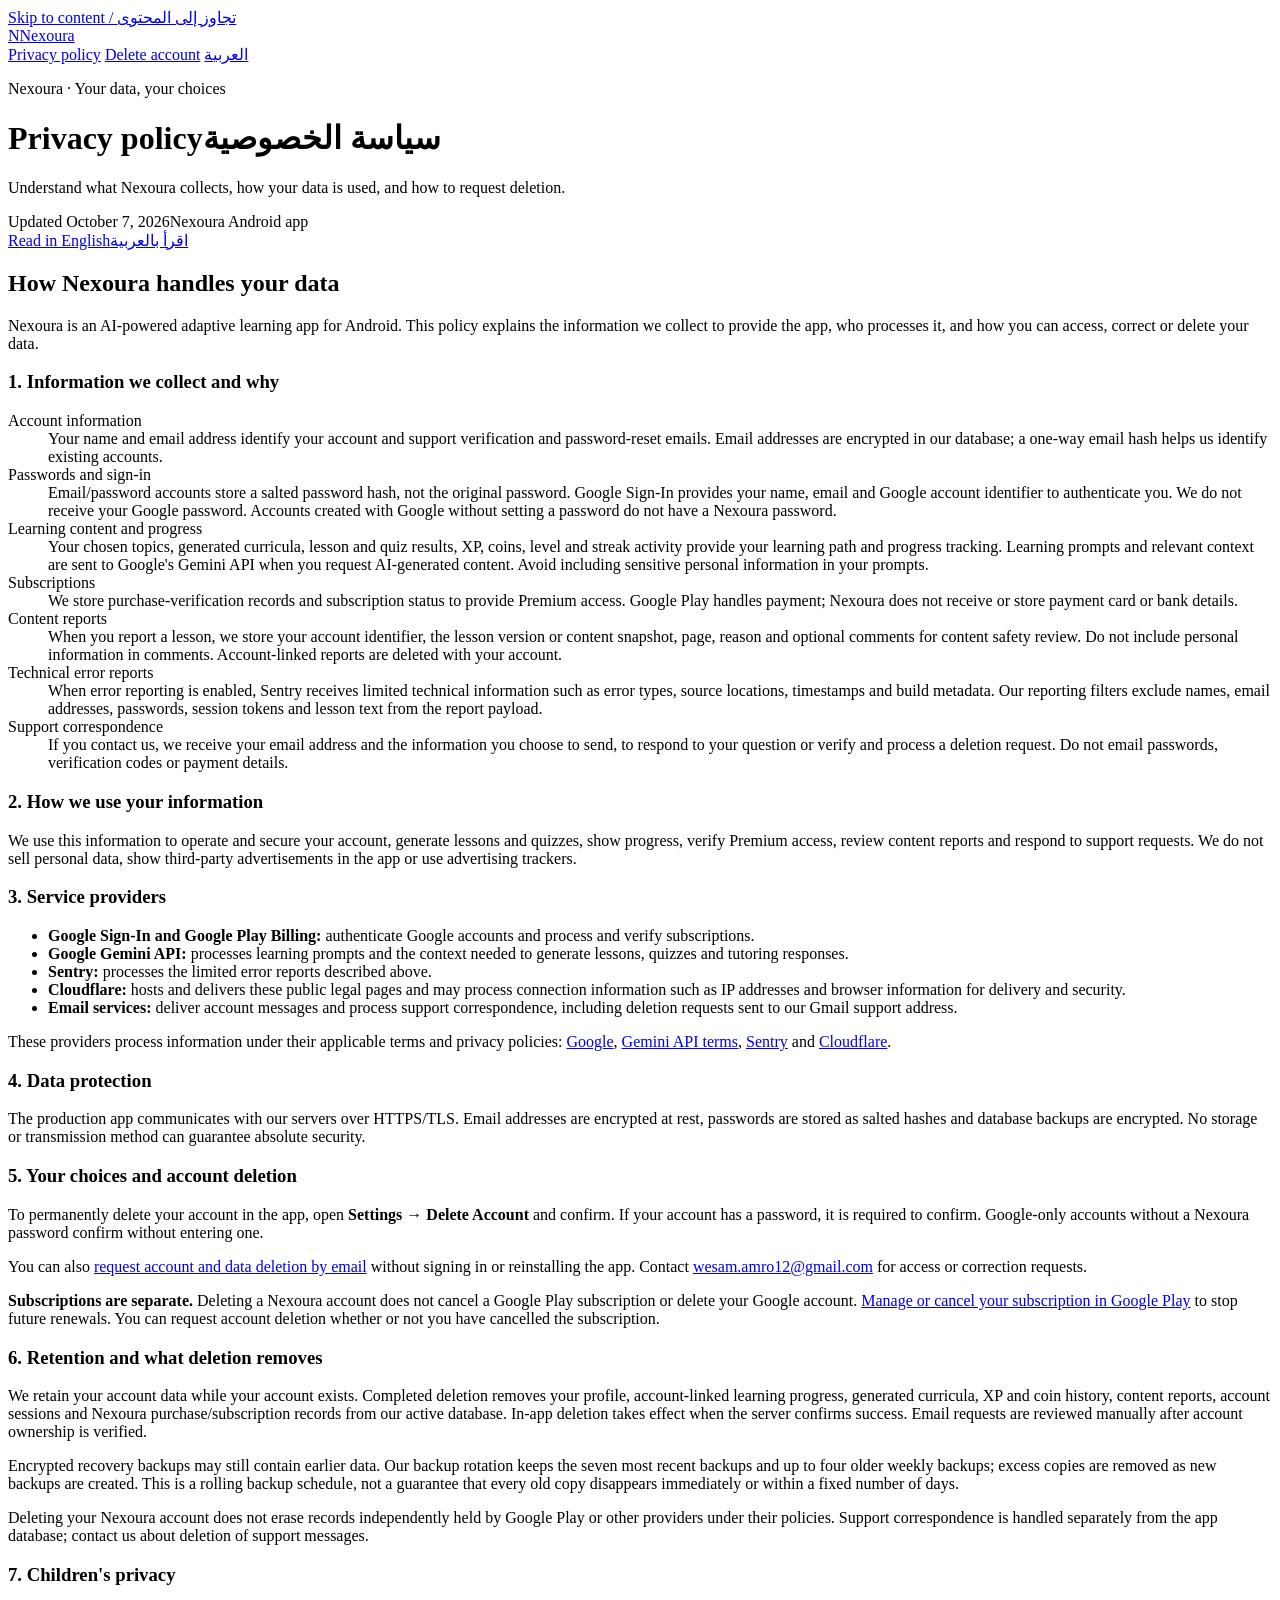
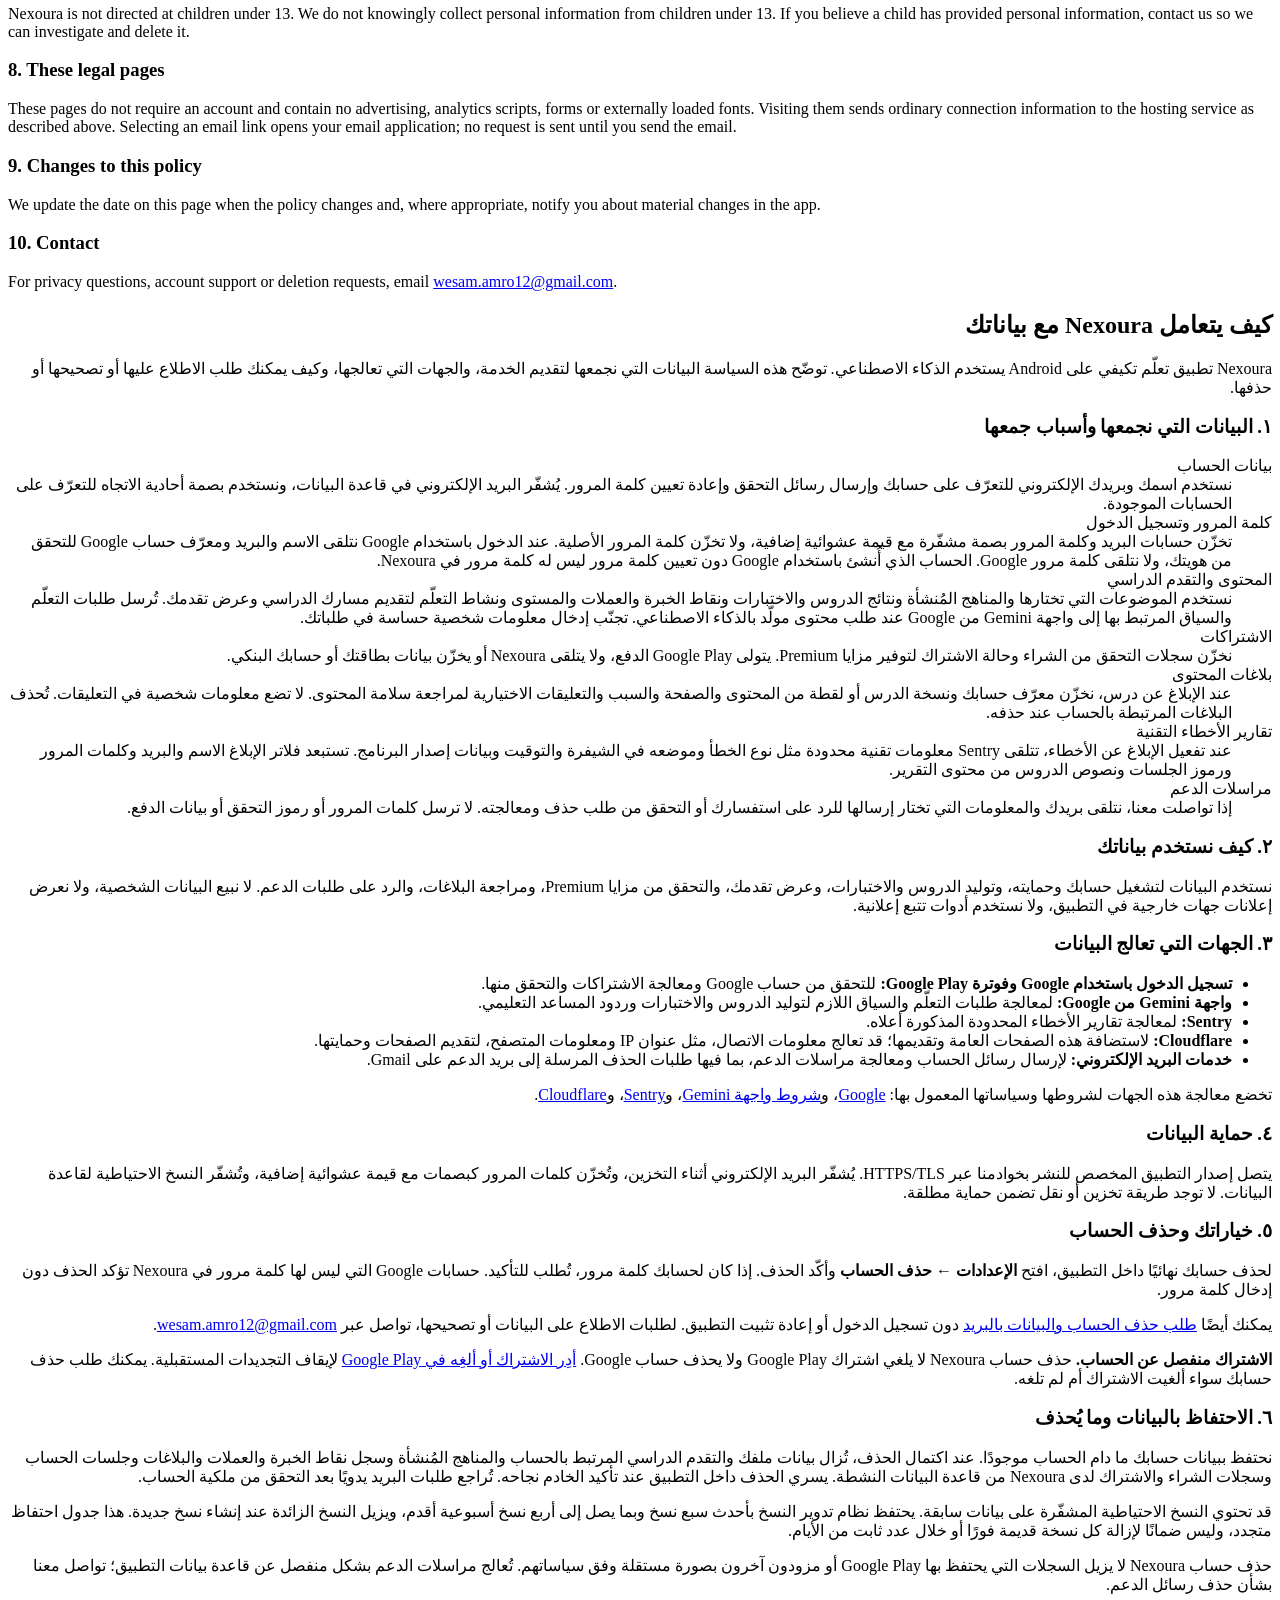
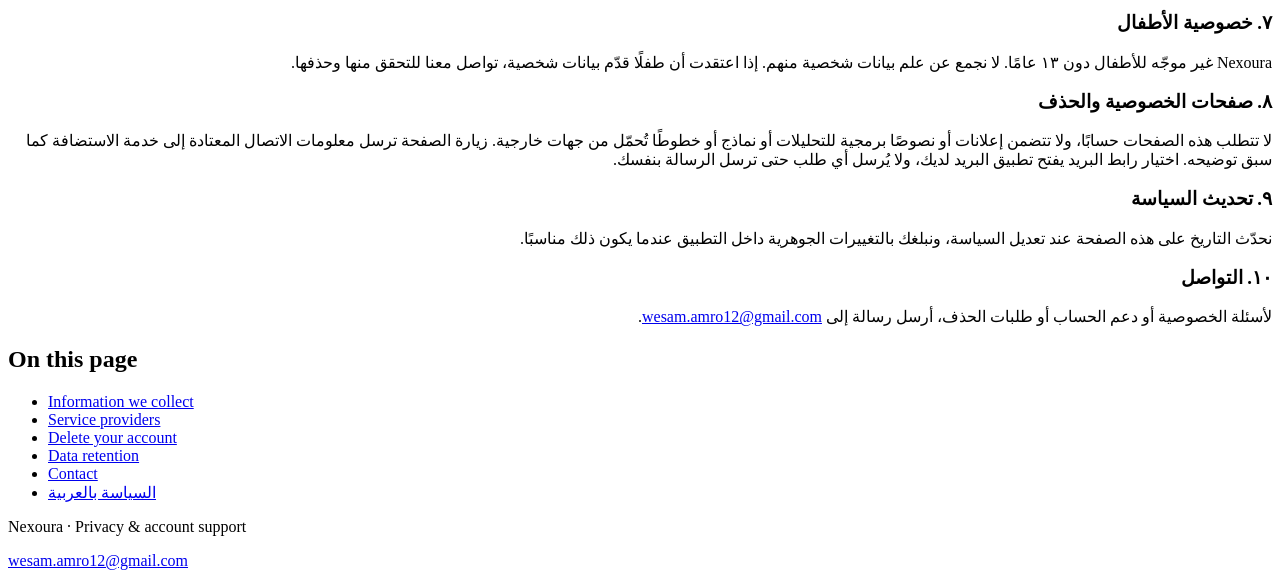
==== public/index.html @ ad1f4748 "feat: prepare bilingual Nexoura legal pages for Cloudflare Pages Replace the old policy with current" ====
<!doctype html>
<html lang="en">
<head>
  <meta charset="utf-8">
  <meta name="viewport" content="width=device-width, initial-scale=1">
  <meta name="description" content="Understand what Nexoura collects, how your data is used, and how to request deletion.">
  <meta name="theme-color" content="#255843">
  <title>Privacy policy — Nexoura | سياسة الخصوصية</title>
  <link rel="icon" href="/favicon.svg" type="image/svg+xml">
  <link rel="stylesheet" href="/styles.css">
</head>
<body>
  <a class="skip" href="#main">Skip to content / تجاوز إلى المحتوى</a>
  <div class="shell">
    <header class="masthead">
      <a class="brand" href="/" aria-label="Nexoura privacy home"><span class="mark" aria-hidden="true">N</span>Nexoura</a>
      <nav class="nav" aria-label="Legal pages">
        <a href="/privacy" aria-current="page">Privacy policy</a>
        <a href="/delete-account" >Delete account</a>
        <a href="#arabic" lang="ar" dir="rtl">العربية</a>
      </nav>
    </header>
    <main id="main">
      <header class="hero">
        <p class="eyebrow">Nexoura · Your data, your choices</p>
        <h1>Privacy policy<span class="arabic-title" lang="ar" dir="rtl">سياسة الخصوصية</span></h1>
        <p class="intro">Understand what Nexoura collects, how your data is used, and how to request deletion.</p>
        <div class="meta"><span>Updated <time datetime="2026-10-07">October 7, 2026</time></span><span class="pill">Nexoura Android app</span></div>
        <nav class="language-links" aria-label="Read in your language"><a href="#english" lang="en">Read in English</a><a href="#arabic" lang="ar" dir="rtl">اقرأ بالعربية</a></nav>
      </header>
      <div class="layout">
        <div class="document">
<section class="panel" id="english" lang="en" aria-labelledby="en-policy">
<h2 id="en-policy">How Nexoura handles your data</h2>
<p>Nexoura is an AI-powered adaptive learning app for Android. This policy explains the information we collect to provide the app, who processes it, and how you can access, correct or delete your data.</p>
<h3 id="en-collected">1. Information we collect and why</h3>
<dl>
<dt>Account information</dt><dd>Your name and email address identify your account and support verification and password-reset emails. Email addresses are encrypted in our database; a one-way email hash helps us identify existing accounts.</dd>
<dt>Passwords and sign-in</dt><dd>Email/password accounts store a salted password hash, not the original password. Google Sign-In provides your name, email and Google account identifier to authenticate you. We do not receive your Google password. Accounts created with Google without setting a password do not have a Nexoura password.</dd>
<dt>Learning content and progress</dt><dd>Your chosen topics, generated curricula, lesson and quiz results, XP, coins, level and streak activity provide your learning path and progress tracking. Learning prompts and relevant context are sent to Google's Gemini API when you request AI-generated content. Avoid including sensitive personal information in your prompts.</dd>
<dt>Subscriptions</dt><dd>We store purchase-verification records and subscription status to provide Premium access. Google Play handles payment; Nexoura does not receive or store payment card or bank details.</dd>
<dt>Content reports</dt><dd>When you report a lesson, we store your account identifier, the lesson version or content snapshot, page, reason and optional comments for content safety review. Do not include personal information in comments. Account-linked reports are deleted with your account.</dd>
<dt>Technical error reports</dt><dd>When error reporting is enabled, Sentry receives limited technical information such as error types, source locations, timestamps and build metadata. Our reporting filters exclude names, email addresses, passwords, session tokens and lesson text from the report payload.</dd>
<dt>Support correspondence</dt><dd>If you contact us, we receive your email address and the information you choose to send, to respond to your question or verify and process a deletion request. Do not email passwords, verification codes or payment details.</dd>
</dl>
<h3 id="en-use">2. How we use your information</h3>
<p>We use this information to operate and secure your account, generate lessons and quizzes, show progress, verify Premium access, review content reports and respond to support requests. We do not sell personal data, show third-party advertisements in the app or use advertising trackers.</p>
<h3 id="en-providers">3. Service providers</h3>
<ul><li><strong>Google Sign-In and Google Play Billing:</strong> authenticate Google accounts and process and verify subscriptions.</li><li><strong>Google Gemini API:</strong> processes learning prompts and the context needed to generate lessons, quizzes and tutoring responses.</li><li><strong>Sentry:</strong> processes the limited error reports described above.</li><li><strong>Cloudflare:</strong> hosts and delivers these public legal pages and may process connection information such as IP addresses and browser information for delivery and security.</li><li><strong>Email services:</strong> deliver account messages and process support correspondence, including deletion requests sent to our Gmail support address.</li></ul>
<p>These providers process information under their applicable terms and privacy policies: <a href="https://policies.google.com/privacy">Google</a>, <a href="https://ai.google.dev/gemini-api/terms">Gemini API terms</a>, <a href="https://sentry.io/privacy/">Sentry</a> and <a href="https://www.cloudflare.com/privacypolicy/">Cloudflare</a>.</p>
<h3 id="en-protection">4. Data protection</h3>
<p>The production app communicates with our servers over HTTPS/TLS. Email addresses are encrypted at rest, passwords are stored as salted hashes and database backups are encrypted. No storage or transmission method can guarantee absolute security.</p>
<h3 id="en-deletion">5. Your choices and account deletion</h3>
<p>To permanently delete your account in the app, open <strong>Settings → Delete Account</strong> and confirm. If your account has a password, it is required to confirm. Google-only accounts without a Nexoura password confirm without entering one.</p>
<p>You can also <a href="/delete-account">request account and data deletion by email</a> without signing in or reinstalling the app. Contact <a href="mailto:wesam.amro12@gmail.com">wesam.amro12@gmail.com</a> for access or correction requests.</p>
<div class="notice"><p><strong>Subscriptions are separate.</strong> Deleting a Nexoura account does not cancel a Google Play subscription or delete your Google account. <a href="https://play.google.com/store/account/subscriptions">Manage or cancel your subscription in Google Play</a> to stop future renewals. You can request account deletion whether or not you have cancelled the subscription.</p></div>
<h3 id="en-retention">6. Retention and what deletion removes</h3>
<p>We retain your account data while your account exists. Completed deletion removes your profile, account-linked learning progress, generated curricula, XP and coin history, content reports, account sessions and Nexoura purchase/subscription records from our active database. In-app deletion takes effect when the server confirms success. Email requests are reviewed manually after account ownership is verified.</p>
<p>Encrypted recovery backups may still contain earlier data. Our backup rotation keeps the seven most recent backups and up to four older weekly backups; excess copies are removed as new backups are created. This is a rolling backup schedule, not a guarantee that every old copy disappears immediately or within a fixed number of days.</p>
<p>Deleting your Nexoura account does not erase records independently held by Google Play or other providers under their policies. Support correspondence is handled separately from the app database; contact us about deletion of support messages.</p>
<h3 id="en-children">7. Children's privacy</h3>
<p>Nexoura is not directed at children under 13. We do not knowingly collect personal information from children under 13. If you believe a child has provided personal information, contact us so we can investigate and delete it.</p>
<h3 id="en-website">8. These legal pages</h3>
<p>These pages do not require an account and contain no advertising, analytics scripts, forms or externally loaded fonts. Visiting them sends ordinary connection information to the hosting service as described above. Selecting an email link opens your email application; no request is sent until you send the email.</p>
<h3 id="en-changes">9. Changes to this policy</h3>
<p>We update the date on this page when the policy changes and, where appropriate, notify you about material changes in the app.</p>
<h3 id="en-contact">10. Contact</h3>
<p>For privacy questions, account support or deletion requests, email <a href="mailto:wesam.amro12@gmail.com">wesam.amro12@gmail.com</a>.</p>
</section>
<section class="panel" id="arabic" lang="ar" dir="rtl" aria-labelledby="ar-policy">
<h2 id="ar-policy">كيف يتعامل Nexoura مع بياناتك</h2>
<p>Nexoura تطبيق تعلّم تكيفي على Android يستخدم الذكاء الاصطناعي. توضّح هذه السياسة البيانات التي نجمعها لتقديم الخدمة، والجهات التي تعالجها، وكيف يمكنك طلب الاطلاع عليها أو تصحيحها أو حذفها.</p>
<h3 id="ar-collected">١. البيانات التي نجمعها وأسباب جمعها</h3>
<dl>
<dt>بيانات الحساب</dt><dd>نستخدم اسمك وبريدك الإلكتروني للتعرّف على حسابك وإرسال رسائل التحقق وإعادة تعيين كلمة المرور. يُشفّر البريد الإلكتروني في قاعدة البيانات، ونستخدم بصمة أحادية الاتجاه للتعرّف على الحسابات الموجودة.</dd>
<dt>كلمة المرور وتسجيل الدخول</dt><dd>تخزّن حسابات البريد وكلمة المرور بصمة مشفّرة مع قيمة عشوائية إضافية، ولا تخزّن كلمة المرور الأصلية. عند الدخول باستخدام Google نتلقى الاسم والبريد ومعرّف حساب Google للتحقق من هويتك، ولا نتلقى كلمة مرور Google. الحساب الذي أُنشئ باستخدام Google دون تعيين كلمة مرور ليس له كلمة مرور في Nexoura.</dd>
<dt>المحتوى والتقدم الدراسي</dt><dd>نستخدم الموضوعات التي تختارها والمناهج المُنشأة ونتائج الدروس والاختبارات ونقاط الخبرة والعملات والمستوى ونشاط التعلّم لتقديم مسارك الدراسي وعرض تقدمك. تُرسل طلبات التعلّم والسياق المرتبط بها إلى واجهة Gemini من Google عند طلب محتوى مولّد بالذكاء الاصطناعي. تجنّب إدخال معلومات شخصية حساسة في طلباتك.</dd>
<dt>الاشتراكات</dt><dd>نخزّن سجلات التحقق من الشراء وحالة الاشتراك لتوفير مزايا Premium. يتولى Google Play الدفع، ولا يتلقى Nexoura أو يخزّن بيانات بطاقتك أو حسابك البنكي.</dd>
<dt>بلاغات المحتوى</dt><dd>عند الإبلاغ عن درس، نخزّن معرّف حسابك ونسخة الدرس أو لقطة من المحتوى والصفحة والسبب والتعليقات الاختيارية لمراجعة سلامة المحتوى. لا تضع معلومات شخصية في التعليقات. تُحذف البلاغات المرتبطة بالحساب عند حذفه.</dd>
<dt>تقارير الأخطاء التقنية</dt><dd>عند تفعيل الإبلاغ عن الأخطاء، تتلقى Sentry معلومات تقنية محدودة مثل نوع الخطأ وموضعه في الشيفرة والتوقيت وبيانات إصدار البرنامج. تستبعد فلاتر الإبلاغ الاسم والبريد وكلمات المرور ورموز الجلسات ونصوص الدروس من محتوى التقرير.</dd>
<dt>مراسلات الدعم</dt><dd>إذا تواصلت معنا، نتلقى بريدك والمعلومات التي تختار إرسالها للرد على استفسارك أو التحقق من طلب حذف ومعالجته. لا ترسل كلمات المرور أو رموز التحقق أو بيانات الدفع.</dd>
</dl>
<h3 id="ar-use">٢. كيف نستخدم بياناتك</h3>
<p>نستخدم البيانات لتشغيل حسابك وحمايته، وتوليد الدروس والاختبارات، وعرض تقدمك، والتحقق من مزايا Premium، ومراجعة البلاغات، والرد على طلبات الدعم. لا نبيع البيانات الشخصية، ولا نعرض إعلانات جهات خارجية في التطبيق، ولا نستخدم أدوات تتبع إعلانية.</p>
<h3 id="ar-providers">٣. الجهات التي تعالج البيانات</h3>
<ul><li><strong>تسجيل الدخول باستخدام Google وفوترة Google Play:</strong> للتحقق من حساب Google ومعالجة الاشتراكات والتحقق منها.</li><li><strong>واجهة Gemini من Google:</strong> لمعالجة طلبات التعلّم والسياق اللازم لتوليد الدروس والاختبارات وردود المساعد التعليمي.</li><li><strong>Sentry:</strong> لمعالجة تقارير الأخطاء المحدودة المذكورة أعلاه.</li><li><strong>Cloudflare:</strong> لاستضافة هذه الصفحات العامة وتقديمها؛ قد تعالج معلومات الاتصال، مثل عنوان IP ومعلومات المتصفح، لتقديم الصفحات وحمايتها.</li><li><strong>خدمات البريد الإلكتروني:</strong> لإرسال رسائل الحساب ومعالجة مراسلات الدعم، بما فيها طلبات الحذف المرسلة إلى بريد الدعم على Gmail.</li></ul>
<p>تخضع معالجة هذه الجهات لشروطها وسياساتها المعمول بها: <a href="https://policies.google.com/privacy">Google</a>، و<a href="https://ai.google.dev/gemini-api/terms">شروط واجهة Gemini</a>، و<a href="https://sentry.io/privacy/">Sentry</a>، و<a href="https://www.cloudflare.com/privacypolicy/">Cloudflare</a>.</p>
<h3 id="ar-protection">٤. حماية البيانات</h3>
<p>يتصل إصدار التطبيق المخصص للنشر بخوادمنا عبر HTTPS/TLS. يُشفّر البريد الإلكتروني أثناء التخزين، وتُخزّن كلمات المرور كبصمات مع قيمة عشوائية إضافية، وتُشفّر النسخ الاحتياطية لقاعدة البيانات. لا توجد طريقة تخزين أو نقل تضمن حماية مطلقة.</p>
<h3 id="ar-deletion">٥. خياراتك وحذف الحساب</h3>
<p>لحذف حسابك نهائيًا داخل التطبيق، افتح <strong>الإعدادات ← حذف الحساب</strong> وأكّد الحذف. إذا كان لحسابك كلمة مرور، تُطلب للتأكيد. حسابات Google التي ليس لها كلمة مرور في Nexoura تؤكد الحذف دون إدخال كلمة مرور.</p>
<p>يمكنك أيضًا <a href="/delete-account">طلب حذف الحساب والبيانات بالبريد</a> دون تسجيل الدخول أو إعادة تثبيت التطبيق. لطلبات الاطلاع على البيانات أو تصحيحها، تواصل عبر <a href="mailto:wesam.amro12@gmail.com"><bdi>wesam.amro12@gmail.com</bdi></a>.</p>
<div class="notice"><p><strong>الاشتراك منفصل عن الحساب.</strong> حذف حساب Nexoura لا يلغي اشتراك Google Play ولا يحذف حساب Google. <a href="https://play.google.com/store/account/subscriptions">أدِر الاشتراك أو ألغِه في Google Play</a> لإيقاف التجديدات المستقبلية. يمكنك طلب حذف حسابك سواء ألغيت الاشتراك أم لم تلغه.</p></div>
<h3 id="ar-retention">٦. الاحتفاظ بالبيانات وما يُحذف</h3>
<p>نحتفظ ببيانات حسابك ما دام الحساب موجودًا. عند اكتمال الحذف، تُزال بيانات ملفك والتقدم الدراسي المرتبط بالحساب والمناهج المُنشأة وسجل نقاط الخبرة والعملات والبلاغات وجلسات الحساب وسجلات الشراء والاشتراك لدى Nexoura من قاعدة البيانات النشطة. يسري الحذف داخل التطبيق عند تأكيد الخادم نجاحه. تُراجع طلبات البريد يدويًا بعد التحقق من ملكية الحساب.</p>
<p>قد تحتوي النسخ الاحتياطية المشفّرة على بيانات سابقة. يحتفظ نظام تدوير النسخ بأحدث سبع نسخ وبما يصل إلى أربع نسخ أسبوعية أقدم، ويزيل النسخ الزائدة عند إنشاء نسخ جديدة. هذا جدول احتفاظ متجدد، وليس ضمانًا لإزالة كل نسخة قديمة فورًا أو خلال عدد ثابت من الأيام.</p>
<p>حذف حساب Nexoura لا يزيل السجلات التي يحتفظ بها Google Play أو مزودون آخرون بصورة مستقلة وفق سياساتهم. تُعالج مراسلات الدعم بشكل منفصل عن قاعدة بيانات التطبيق؛ تواصل معنا بشأن حذف رسائل الدعم.</p>
<h3 id="ar-children">٧. خصوصية الأطفال</h3>
<p>Nexoura غير موجّه للأطفال دون ١٣ عامًا. لا نجمع عن علم بيانات شخصية منهم. إذا اعتقدت أن طفلًا قدّم بيانات شخصية، تواصل معنا للتحقق منها وحذفها.</p>
<h3 id="ar-website">٨. صفحات الخصوصية والحذف</h3>
<p>لا تتطلب هذه الصفحات حسابًا، ولا تتضمن إعلانات أو نصوصًا برمجية للتحليلات أو نماذج أو خطوطًا تُحمّل من جهات خارجية. زيارة الصفحة ترسل معلومات الاتصال المعتادة إلى خدمة الاستضافة كما سبق توضيحه. اختيار رابط البريد يفتح تطبيق البريد لديك، ولا يُرسل أي طلب حتى ترسل الرسالة بنفسك.</p>
<h3 id="ar-changes">٩. تحديث السياسة</h3>
<p>نحدّث التاريخ على هذه الصفحة عند تعديل السياسة، ونبلغك بالتغييرات الجوهرية داخل التطبيق عندما يكون ذلك مناسبًا.</p>
<h3 id="ar-contact">١٠. التواصل</h3>
<p>لأسئلة الخصوصية أو دعم الحساب أو طلبات الحذف، أرسل رسالة إلى <a href="mailto:wesam.amro12@gmail.com"><bdi>wesam.amro12@gmail.com</bdi></a>.</p>
</section></div>
        <aside class="toc" aria-label="On this page"><h2>On this page</h2><ul><li><a href="#en-collected">Information we collect</a></li><li><a href="#en-providers">Service providers</a></li><li><a href="#en-deletion">Delete your account</a></li><li><a href="#en-retention">Data retention</a></li><li><a href="#en-contact">Contact</a></li><li><a href="#arabic" lang="ar" dir="rtl">السياسة بالعربية</a></li></ul></aside>
      </div>
    </main>
    <footer class="footer"><p>Nexoura · Privacy &amp; account support</p><a href="mailto:wesam.amro12@gmail.com"><bdi>wesam.amro12@gmail.com</bdi></a></footer>
  </div>
</body>
</html>
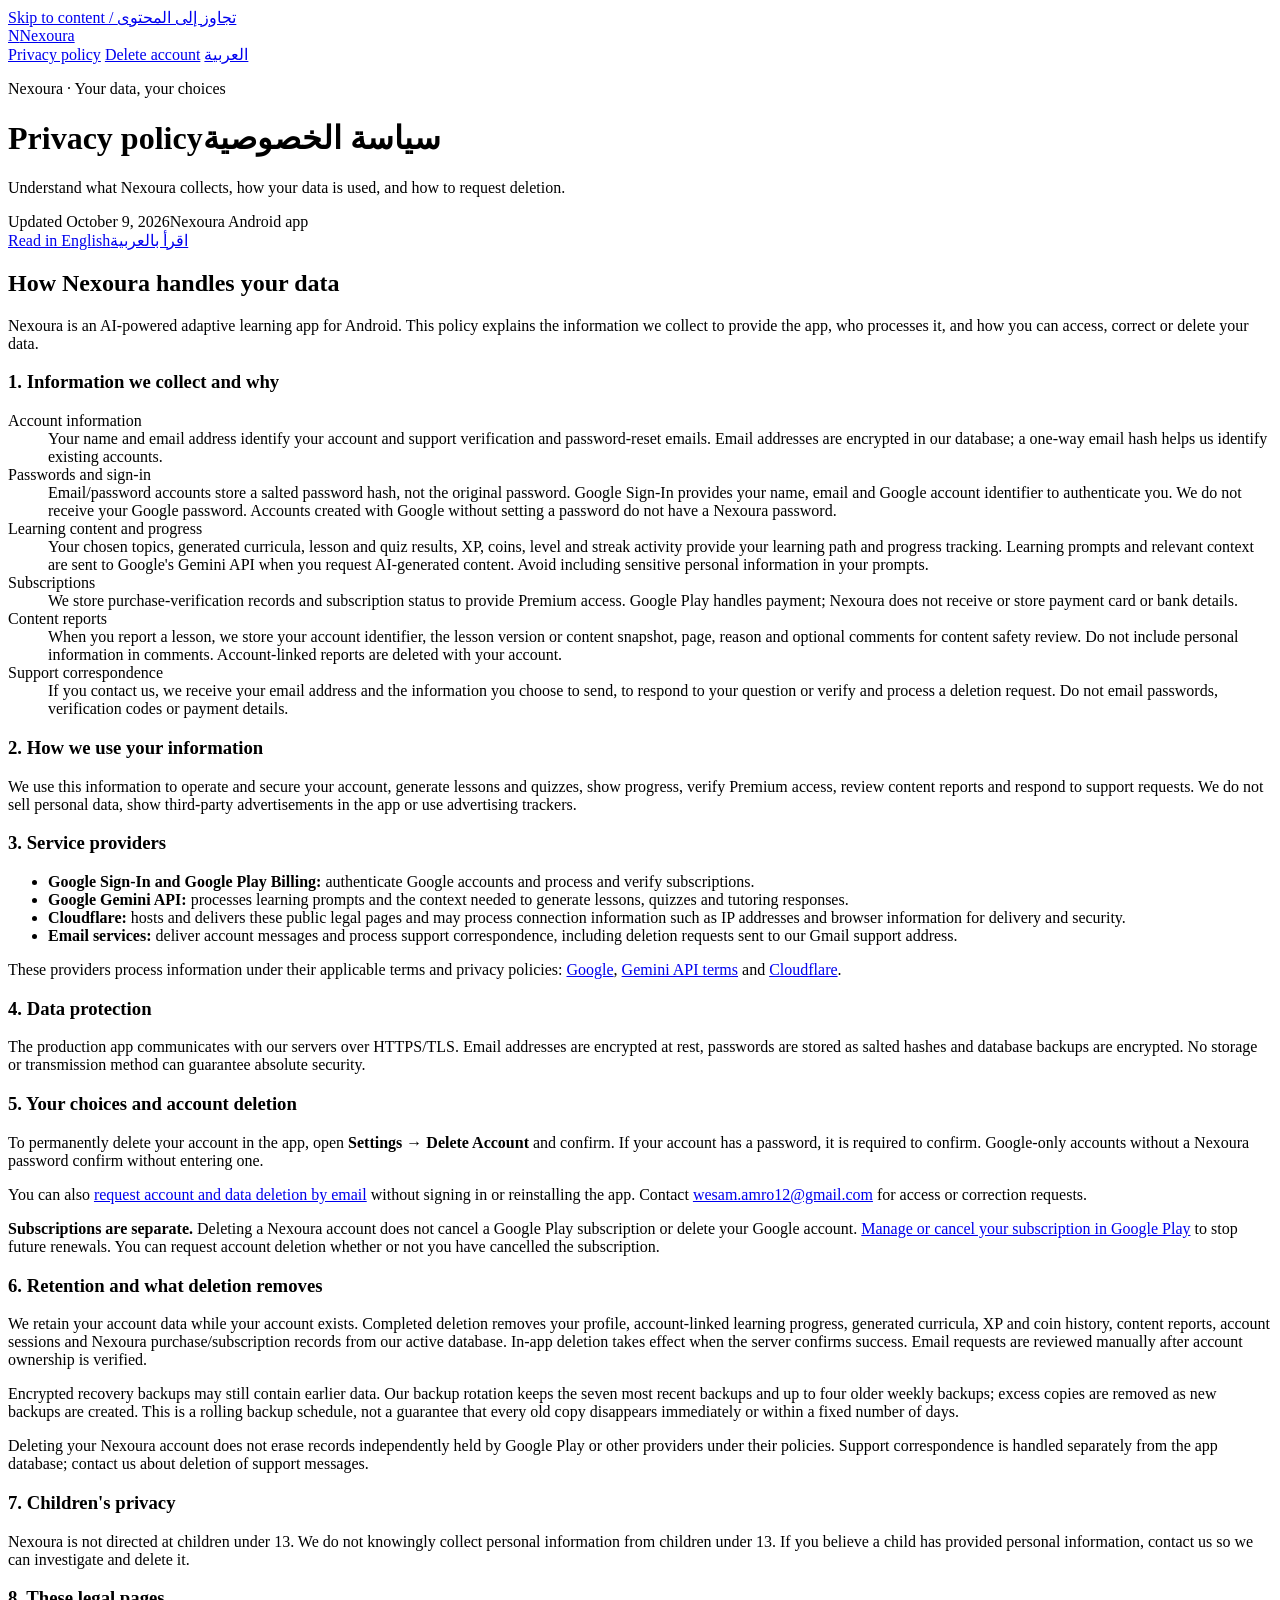
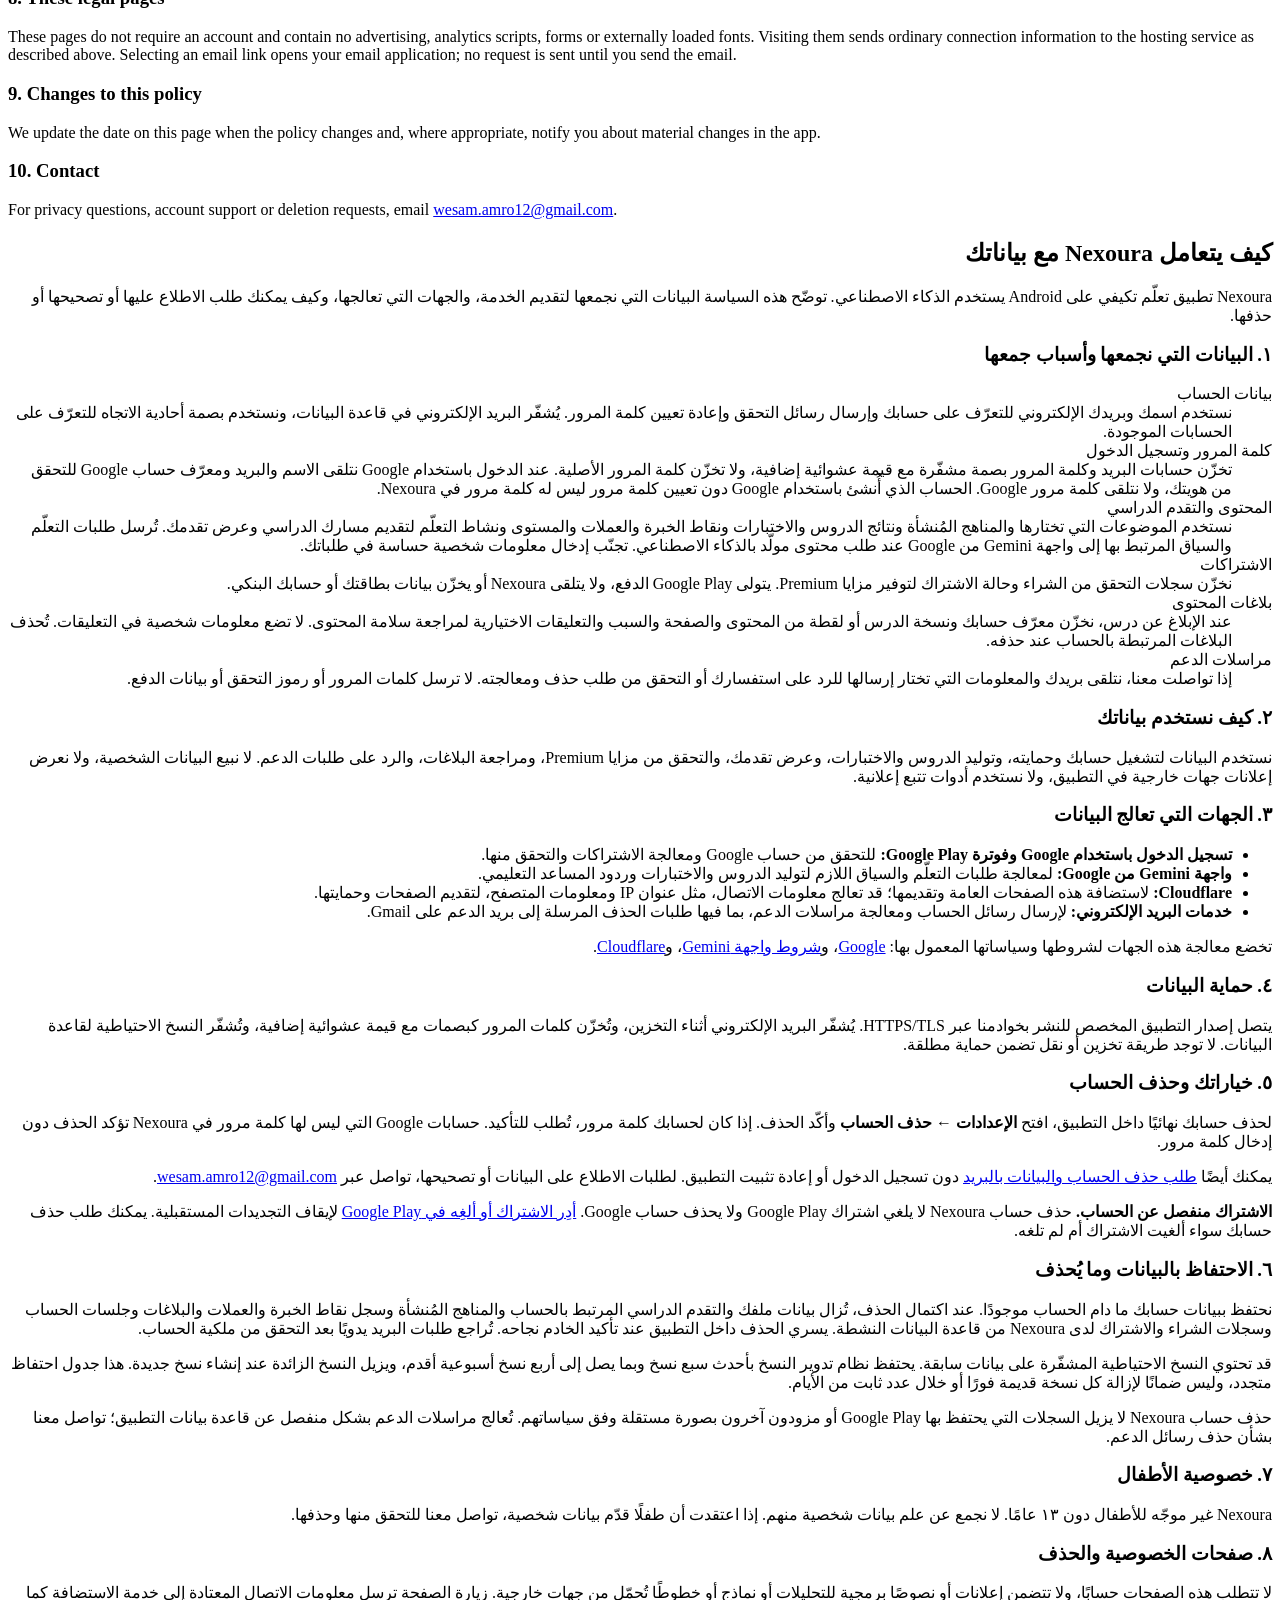
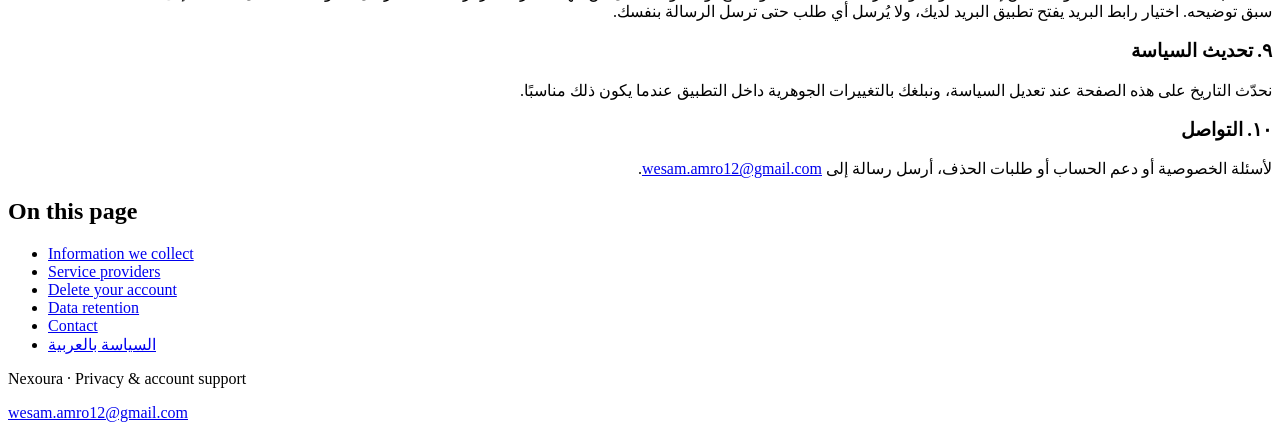
==== commit 84c4c65d: "fix(privacy): remove the Sentry disclosure No Sentry DSN is configured on the production backend (ve" ====
--- a/public/index.html
+++ b/public/index.html
@@ -25,7 +25,7 @@
         <p class="eyebrow">Nexoura · Your data, your choices</p>
         <h1>Privacy policy<span class="arabic-title" lang="ar" dir="rtl">سياسة الخصوصية</span></h1>
         <p class="intro">Understand what Nexoura collects, how your data is used, and how to request deletion.</p>
-        <div class="meta"><span>Updated <time datetime="2026-10-07">October 7, 2026</time></span><span class="pill">Nexoura Android app</span></div>
+        <div class="meta"><span>Updated <time datetime="2026-10-09">October 9, 2026</time></span><span class="pill">Nexoura Android app</span></div>
         <nav class="language-links" aria-label="Read in your language"><a href="#english" lang="en">Read in English</a><a href="#arabic" lang="ar" dir="rtl">اقرأ بالعربية</a></nav>
       </header>
       <div class="layout">
@@ -40,14 +40,13 @@
 <dt>Learning content and progress</dt><dd>Your chosen topics, generated curricula, lesson and quiz results, XP, coins, level and streak activity provide your learning path and progress tracking. Learning prompts and relevant context are sent to Google's Gemini API when you request AI-generated content. Avoid including sensitive personal information in your prompts.</dd>
 <dt>Subscriptions</dt><dd>We store purchase-verification records and subscription status to provide Premium access. Google Play handles payment; Nexoura does not receive or store payment card or bank details.</dd>
 <dt>Content reports</dt><dd>When you report a lesson, we store your account identifier, the lesson version or content snapshot, page, reason and optional comments for content safety review. Do not include personal information in comments. Account-linked reports are deleted with your account.</dd>
-<dt>Technical error reports</dt><dd>When error reporting is enabled, Sentry receives limited technical information such as error types, source locations, timestamps and build metadata. Our reporting filters exclude names, email addresses, passwords, session tokens and lesson text from the report payload.</dd>
 <dt>Support correspondence</dt><dd>If you contact us, we receive your email address and the information you choose to send, to respond to your question or verify and process a deletion request. Do not email passwords, verification codes or payment details.</dd>
 </dl>
 <h3 id="en-use">2. How we use your information</h3>
 <p>We use this information to operate and secure your account, generate lessons and quizzes, show progress, verify Premium access, review content reports and respond to support requests. We do not sell personal data, show third-party advertisements in the app or use advertising trackers.</p>
 <h3 id="en-providers">3. Service providers</h3>
-<ul><li><strong>Google Sign-In and Google Play Billing:</strong> authenticate Google accounts and process and verify subscriptions.</li><li><strong>Google Gemini API:</strong> processes learning prompts and the context needed to generate lessons, quizzes and tutoring responses.</li><li><strong>Sentry:</strong> processes the limited error reports described above.</li><li><strong>Cloudflare:</strong> hosts and delivers these public legal pages and may process connection information such as IP addresses and browser information for delivery and security.</li><li><strong>Email services:</strong> deliver account messages and process support correspondence, including deletion requests sent to our Gmail support address.</li></ul>
-<p>These providers process information under their applicable terms and privacy policies: <a href="https://policies.google.com/privacy">Google</a>, <a href="https://ai.google.dev/gemini-api/terms">Gemini API terms</a>, <a href="https://sentry.io/privacy/">Sentry</a> and <a href="https://www.cloudflare.com/privacypolicy/">Cloudflare</a>.</p>
+<ul><li><strong>Google Sign-In and Google Play Billing:</strong> authenticate Google accounts and process and verify subscriptions.</li><li><strong>Google Gemini API:</strong> processes learning prompts and the context needed to generate lessons, quizzes and tutoring responses.</li><li><strong>Cloudflare:</strong> hosts and delivers these public legal pages and may process connection information such as IP addresses and browser information for delivery and security.</li><li><strong>Email services:</strong> deliver account messages and process support correspondence, including deletion requests sent to our Gmail support address.</li></ul>
+<p>These providers process information under their applicable terms and privacy policies: <a href="https://policies.google.com/privacy">Google</a>, <a href="https://ai.google.dev/gemini-api/terms">Gemini API terms</a> and <a href="https://www.cloudflare.com/privacypolicy/">Cloudflare</a>.</p>
 <h3 id="en-protection">4. Data protection</h3>
 <p>The production app communicates with our servers over HTTPS/TLS. Email addresses are encrypted at rest, passwords are stored as salted hashes and database backups are encrypted. No storage or transmission method can guarantee absolute security.</p>
 <h3 id="en-deletion">5. Your choices and account deletion</h3>
@@ -77,14 +76,13 @@
 <dt>المحتوى والتقدم الدراسي</dt><dd>نستخدم الموضوعات التي تختارها والمناهج المُنشأة ونتائج الدروس والاختبارات ونقاط الخبرة والعملات والمستوى ونشاط التعلّم لتقديم مسارك الدراسي وعرض تقدمك. تُرسل طلبات التعلّم والسياق المرتبط بها إلى واجهة Gemini من Google عند طلب محتوى مولّد بالذكاء الاصطناعي. تجنّب إدخال معلومات شخصية حساسة في طلباتك.</dd>
 <dt>الاشتراكات</dt><dd>نخزّن سجلات التحقق من الشراء وحالة الاشتراك لتوفير مزايا Premium. يتولى Google Play الدفع، ولا يتلقى Nexoura أو يخزّن بيانات بطاقتك أو حسابك البنكي.</dd>
 <dt>بلاغات المحتوى</dt><dd>عند الإبلاغ عن درس، نخزّن معرّف حسابك ونسخة الدرس أو لقطة من المحتوى والصفحة والسبب والتعليقات الاختيارية لمراجعة سلامة المحتوى. لا تضع معلومات شخصية في التعليقات. تُحذف البلاغات المرتبطة بالحساب عند حذفه.</dd>
-<dt>تقارير الأخطاء التقنية</dt><dd>عند تفعيل الإبلاغ عن الأخطاء، تتلقى Sentry معلومات تقنية محدودة مثل نوع الخطأ وموضعه في الشيفرة والتوقيت وبيانات إصدار البرنامج. تستبعد فلاتر الإبلاغ الاسم والبريد وكلمات المرور ورموز الجلسات ونصوص الدروس من محتوى التقرير.</dd>
 <dt>مراسلات الدعم</dt><dd>إذا تواصلت معنا، نتلقى بريدك والمعلومات التي تختار إرسالها للرد على استفسارك أو التحقق من طلب حذف ومعالجته. لا ترسل كلمات المرور أو رموز التحقق أو بيانات الدفع.</dd>
 </dl>
 <h3 id="ar-use">٢. كيف نستخدم بياناتك</h3>
 <p>نستخدم البيانات لتشغيل حسابك وحمايته، وتوليد الدروس والاختبارات، وعرض تقدمك، والتحقق من مزايا Premium، ومراجعة البلاغات، والرد على طلبات الدعم. لا نبيع البيانات الشخصية، ولا نعرض إعلانات جهات خارجية في التطبيق، ولا نستخدم أدوات تتبع إعلانية.</p>
 <h3 id="ar-providers">٣. الجهات التي تعالج البيانات</h3>
-<ul><li><strong>تسجيل الدخول باستخدام Google وفوترة Google Play:</strong> للتحقق من حساب Google ومعالجة الاشتراكات والتحقق منها.</li><li><strong>واجهة Gemini من Google:</strong> لمعالجة طلبات التعلّم والسياق اللازم لتوليد الدروس والاختبارات وردود المساعد التعليمي.</li><li><strong>Sentry:</strong> لمعالجة تقارير الأخطاء المحدودة المذكورة أعلاه.</li><li><strong>Cloudflare:</strong> لاستضافة هذه الصفحات العامة وتقديمها؛ قد تعالج معلومات الاتصال، مثل عنوان IP ومعلومات المتصفح، لتقديم الصفحات وحمايتها.</li><li><strong>خدمات البريد الإلكتروني:</strong> لإرسال رسائل الحساب ومعالجة مراسلات الدعم، بما فيها طلبات الحذف المرسلة إلى بريد الدعم على Gmail.</li></ul>
-<p>تخضع معالجة هذه الجهات لشروطها وسياساتها المعمول بها: <a href="https://policies.google.com/privacy">Google</a>، و<a href="https://ai.google.dev/gemini-api/terms">شروط واجهة Gemini</a>، و<a href="https://sentry.io/privacy/">Sentry</a>، و<a href="https://www.cloudflare.com/privacypolicy/">Cloudflare</a>.</p>
+<ul><li><strong>تسجيل الدخول باستخدام Google وفوترة Google Play:</strong> للتحقق من حساب Google ومعالجة الاشتراكات والتحقق منها.</li><li><strong>واجهة Gemini من Google:</strong> لمعالجة طلبات التعلّم والسياق اللازم لتوليد الدروس والاختبارات وردود المساعد التعليمي.</li><li><strong>Cloudflare:</strong> لاستضافة هذه الصفحات العامة وتقديمها؛ قد تعالج معلومات الاتصال، مثل عنوان IP ومعلومات المتصفح، لتقديم الصفحات وحمايتها.</li><li><strong>خدمات البريد الإلكتروني:</strong> لإرسال رسائل الحساب ومعالجة مراسلات الدعم، بما فيها طلبات الحذف المرسلة إلى بريد الدعم على Gmail.</li></ul>
+<p>تخضع معالجة هذه الجهات لشروطها وسياساتها المعمول بها: <a href="https://policies.google.com/privacy">Google</a>، و<a href="https://ai.google.dev/gemini-api/terms">شروط واجهة Gemini</a>، و<a href="https://www.cloudflare.com/privacypolicy/">Cloudflare</a>.</p>
 <h3 id="ar-protection">٤. حماية البيانات</h3>
 <p>يتصل إصدار التطبيق المخصص للنشر بخوادمنا عبر HTTPS/TLS. يُشفّر البريد الإلكتروني أثناء التخزين، وتُخزّن كلمات المرور كبصمات مع قيمة عشوائية إضافية، وتُشفّر النسخ الاحتياطية لقاعدة البيانات. لا توجد طريقة تخزين أو نقل تضمن حماية مطلقة.</p>
 <h3 id="ar-deletion">٥. خياراتك وحذف الحساب</h3>
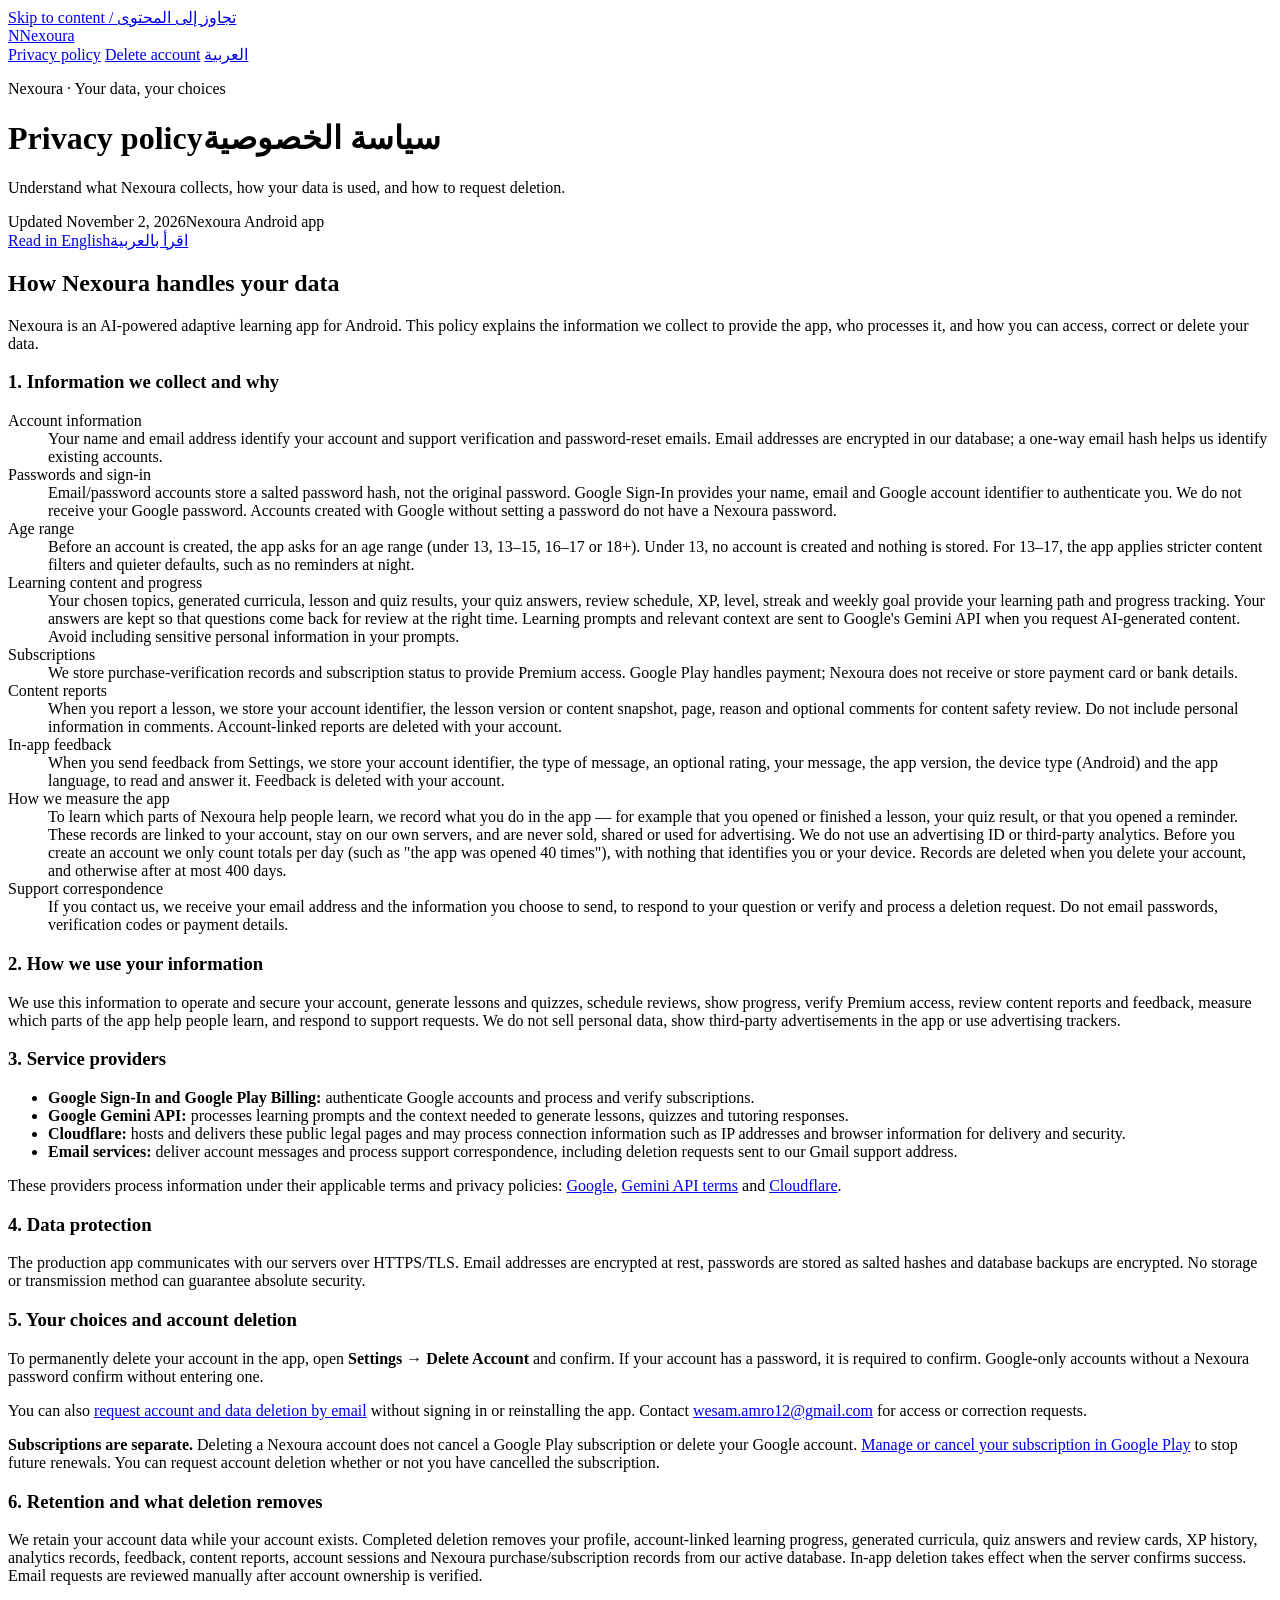
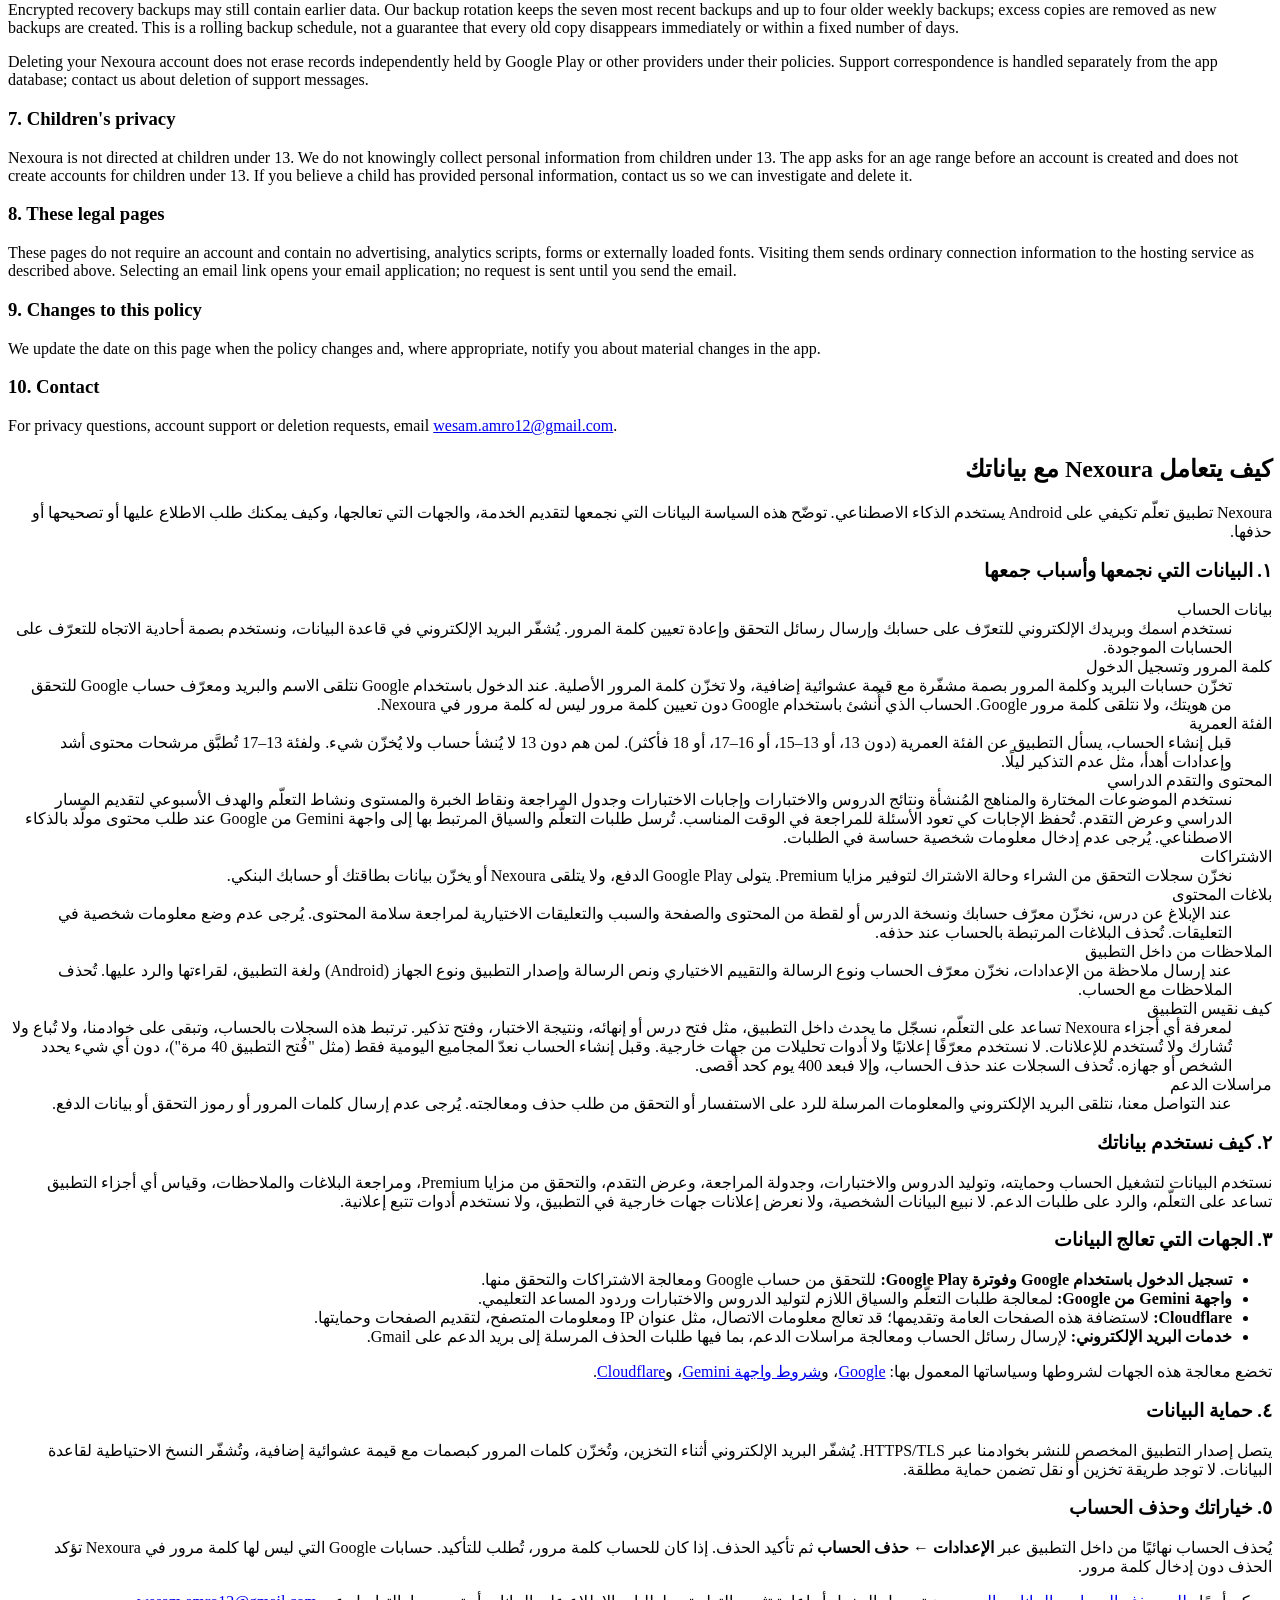
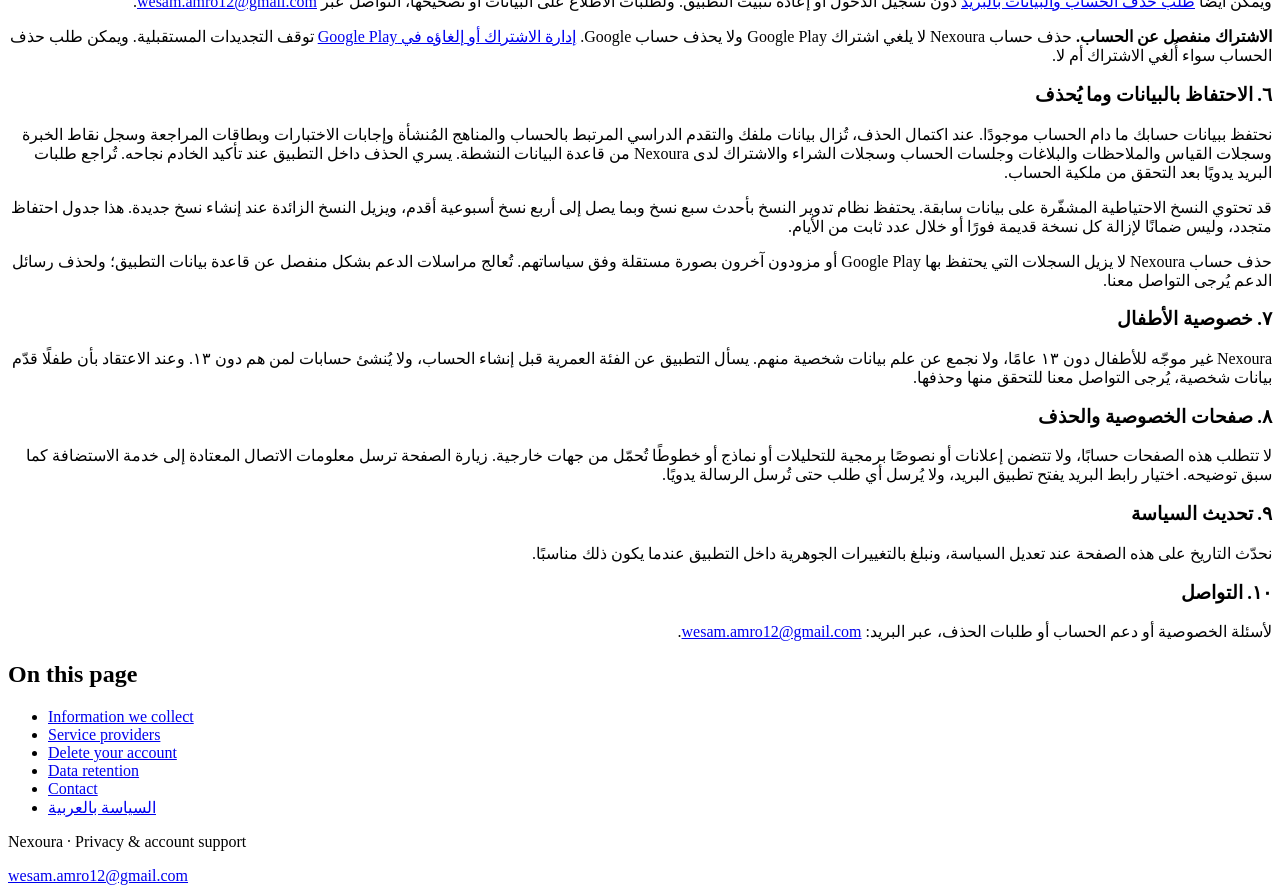
==== commit 32eb31fa: "privacy: the V2 app — age range, answers and review, in-app feedback, analytics Adds what the app do" ====
--- a/public/index.html
+++ b/public/index.html
@@ -25,7 +25,7 @@
         <p class="eyebrow">Nexoura · Your data, your choices</p>
         <h1>Privacy policy<span class="arabic-title" lang="ar" dir="rtl">سياسة الخصوصية</span></h1>
         <p class="intro">Understand what Nexoura collects, how your data is used, and how to request deletion.</p>
-        <div class="meta"><span>Updated <time datetime="2026-10-09">October 9, 2026</time></span><span class="pill">Nexoura Android app</span></div>
+        <div class="meta"><span>Updated <time datetime="2026-11-02">November 2, 2026</time></span><span class="pill">Nexoura Android app</span></div>
         <nav class="language-links" aria-label="Read in your language"><a href="#english" lang="en">Read in English</a><a href="#arabic" lang="ar" dir="rtl">اقرأ بالعربية</a></nav>
       </header>
       <div class="layout">
@@ -37,13 +37,16 @@
 <dl>
 <dt>Account information</dt><dd>Your name and email address identify your account and support verification and password-reset emails. Email addresses are encrypted in our database; a one-way email hash helps us identify existing accounts.</dd>
 <dt>Passwords and sign-in</dt><dd>Email/password accounts store a salted password hash, not the original password. Google Sign-In provides your name, email and Google account identifier to authenticate you. We do not receive your Google password. Accounts created with Google without setting a password do not have a Nexoura password.</dd>
-<dt>Learning content and progress</dt><dd>Your chosen topics, generated curricula, lesson and quiz results, XP, coins, level and streak activity provide your learning path and progress tracking. Learning prompts and relevant context are sent to Google's Gemini API when you request AI-generated content. Avoid including sensitive personal information in your prompts.</dd>
+<dt>Age range</dt><dd>Before an account is created, the app asks for an age range (under 13, 13–15, 16–17 or 18+). Under 13, no account is created and nothing is stored. For 13–17, the app applies stricter content filters and quieter defaults, such as no reminders at night.</dd>
+<dt>Learning content and progress</dt><dd>Your chosen topics, generated curricula, lesson and quiz results, your quiz answers, review schedule, XP, level, streak and weekly goal provide your learning path and progress tracking. Your answers are kept so that questions come back for review at the right time. Learning prompts and relevant context are sent to Google's Gemini API when you request AI-generated content. Avoid including sensitive personal information in your prompts.</dd>
 <dt>Subscriptions</dt><dd>We store purchase-verification records and subscription status to provide Premium access. Google Play handles payment; Nexoura does not receive or store payment card or bank details.</dd>
 <dt>Content reports</dt><dd>When you report a lesson, we store your account identifier, the lesson version or content snapshot, page, reason and optional comments for content safety review. Do not include personal information in comments. Account-linked reports are deleted with your account.</dd>
+<dt>In-app feedback</dt><dd>When you send feedback from Settings, we store your account identifier, the type of message, an optional rating, your message, the app version, the device type (Android) and the app language, to read and answer it. Feedback is deleted with your account.</dd>
+<dt>How we measure the app</dt><dd>To learn which parts of Nexoura help people learn, we record what you do in the app — for example that you opened or finished a lesson, your quiz result, or that you opened a reminder. These records are linked to your account, stay on our own servers, and are never sold, shared or used for advertising. We do not use an advertising ID or third-party analytics. Before you create an account we only count totals per day (such as "the app was opened 40 times"), with nothing that identifies you or your device. Records are deleted when you delete your account, and otherwise after at most 400 days.</dd>
 <dt>Support correspondence</dt><dd>If you contact us, we receive your email address and the information you choose to send, to respond to your question or verify and process a deletion request. Do not email passwords, verification codes or payment details.</dd>
 </dl>
 <h3 id="en-use">2. How we use your information</h3>
-<p>We use this information to operate and secure your account, generate lessons and quizzes, show progress, verify Premium access, review content reports and respond to support requests. We do not sell personal data, show third-party advertisements in the app or use advertising trackers.</p>
+<p>We use this information to operate and secure your account, generate lessons and quizzes, schedule reviews, show progress, verify Premium access, review content reports and feedback, measure which parts of the app help people learn, and respond to support requests. We do not sell personal data, show third-party advertisements in the app or use advertising trackers.</p>
 <h3 id="en-providers">3. Service providers</h3>
 <ul><li><strong>Google Sign-In and Google Play Billing:</strong> authenticate Google accounts and process and verify subscriptions.</li><li><strong>Google Gemini API:</strong> processes learning prompts and the context needed to generate lessons, quizzes and tutoring responses.</li><li><strong>Cloudflare:</strong> hosts and delivers these public legal pages and may process connection information such as IP addresses and browser information for delivery and security.</li><li><strong>Email services:</strong> deliver account messages and process support correspondence, including deletion requests sent to our Gmail support address.</li></ul>
 <p>These providers process information under their applicable terms and privacy policies: <a href="https://policies.google.com/privacy">Google</a>, <a href="https://ai.google.dev/gemini-api/terms">Gemini API terms</a> and <a href="https://www.cloudflare.com/privacypolicy/">Cloudflare</a>.</p>
@@ -54,11 +57,11 @@
 <p>You can also <a href="/delete-account">request account and data deletion by email</a> without signing in or reinstalling the app. Contact <a href="mailto:wesam.amro12@gmail.com">wesam.amro12@gmail.com</a> for access or correction requests.</p>
 <div class="notice"><p><strong>Subscriptions are separate.</strong> Deleting a Nexoura account does not cancel a Google Play subscription or delete your Google account. <a href="https://play.google.com/store/account/subscriptions">Manage or cancel your subscription in Google Play</a> to stop future renewals. You can request account deletion whether or not you have cancelled the subscription.</p></div>
 <h3 id="en-retention">6. Retention and what deletion removes</h3>
-<p>We retain your account data while your account exists. Completed deletion removes your profile, account-linked learning progress, generated curricula, XP and coin history, content reports, account sessions and Nexoura purchase/subscription records from our active database. In-app deletion takes effect when the server confirms success. Email requests are reviewed manually after account ownership is verified.</p>
+<p>We retain your account data while your account exists. Completed deletion removes your profile, account-linked learning progress, generated curricula, quiz answers and review cards, XP history, analytics records, feedback, content reports, account sessions and Nexoura purchase/subscription records from our active database. In-app deletion takes effect when the server confirms success. Email requests are reviewed manually after account ownership is verified.</p>
 <p>Encrypted recovery backups may still contain earlier data. Our backup rotation keeps the seven most recent backups and up to four older weekly backups; excess copies are removed as new backups are created. This is a rolling backup schedule, not a guarantee that every old copy disappears immediately or within a fixed number of days.</p>
 <p>Deleting your Nexoura account does not erase records independently held by Google Play or other providers under their policies. Support correspondence is handled separately from the app database; contact us about deletion of support messages.</p>
 <h3 id="en-children">7. Children's privacy</h3>
-<p>Nexoura is not directed at children under 13. We do not knowingly collect personal information from children under 13. If you believe a child has provided personal information, contact us so we can investigate and delete it.</p>
+<p>Nexoura is not directed at children under 13. We do not knowingly collect personal information from children under 13. The app asks for an age range before an account is created and does not create accounts for children under 13. If you believe a child has provided personal information, contact us so we can investigate and delete it.</p>
 <h3 id="en-website">8. These legal pages</h3>
 <p>These pages do not require an account and contain no advertising, analytics scripts, forms or externally loaded fonts. Visiting them sends ordinary connection information to the hosting service as described above. Selecting an email link opens your email application; no request is sent until you send the email.</p>
 <h3 id="en-changes">9. Changes to this policy</h3>
@@ -73,34 +76,37 @@
 <dl>
 <dt>بيانات الحساب</dt><dd>نستخدم اسمك وبريدك الإلكتروني للتعرّف على حسابك وإرسال رسائل التحقق وإعادة تعيين كلمة المرور. يُشفّر البريد الإلكتروني في قاعدة البيانات، ونستخدم بصمة أحادية الاتجاه للتعرّف على الحسابات الموجودة.</dd>
 <dt>كلمة المرور وتسجيل الدخول</dt><dd>تخزّن حسابات البريد وكلمة المرور بصمة مشفّرة مع قيمة عشوائية إضافية، ولا تخزّن كلمة المرور الأصلية. عند الدخول باستخدام Google نتلقى الاسم والبريد ومعرّف حساب Google للتحقق من هويتك، ولا نتلقى كلمة مرور Google. الحساب الذي أُنشئ باستخدام Google دون تعيين كلمة مرور ليس له كلمة مرور في Nexoura.</dd>
-<dt>المحتوى والتقدم الدراسي</dt><dd>نستخدم الموضوعات التي تختارها والمناهج المُنشأة ونتائج الدروس والاختبارات ونقاط الخبرة والعملات والمستوى ونشاط التعلّم لتقديم مسارك الدراسي وعرض تقدمك. تُرسل طلبات التعلّم والسياق المرتبط بها إلى واجهة Gemini من Google عند طلب محتوى مولّد بالذكاء الاصطناعي. تجنّب إدخال معلومات شخصية حساسة في طلباتك.</dd>
+<dt>الفئة العمرية</dt><dd>قبل إنشاء الحساب، يسأل التطبيق عن الفئة العمرية (دون 13، أو 13–15، أو 16–17، أو 18 فأكثر). لمن هم دون 13 لا يُنشأ حساب ولا يُخزّن شيء. ولفئة 13–17 تُطبَّق مرشحات محتوى أشد وإعدادات أهدأ، مثل عدم التذكير ليلًا.</dd>
+<dt>المحتوى والتقدم الدراسي</dt><dd>نستخدم الموضوعات المختارة والمناهج المُنشأة ونتائج الدروس والاختبارات وإجابات الاختبارات وجدول المراجعة ونقاط الخبرة والمستوى ونشاط التعلّم والهدف الأسبوعي لتقديم المسار الدراسي وعرض التقدم. تُحفظ الإجابات كي تعود الأسئلة للمراجعة في الوقت المناسب. تُرسل طلبات التعلّم والسياق المرتبط بها إلى واجهة Gemini من Google عند طلب محتوى مولّد بالذكاء الاصطناعي. يُرجى عدم إدخال معلومات شخصية حساسة في الطلبات.</dd>
 <dt>الاشتراكات</dt><dd>نخزّن سجلات التحقق من الشراء وحالة الاشتراك لتوفير مزايا Premium. يتولى Google Play الدفع، ولا يتلقى Nexoura أو يخزّن بيانات بطاقتك أو حسابك البنكي.</dd>
-<dt>بلاغات المحتوى</dt><dd>عند الإبلاغ عن درس، نخزّن معرّف حسابك ونسخة الدرس أو لقطة من المحتوى والصفحة والسبب والتعليقات الاختيارية لمراجعة سلامة المحتوى. لا تضع معلومات شخصية في التعليقات. تُحذف البلاغات المرتبطة بالحساب عند حذفه.</dd>
-<dt>مراسلات الدعم</dt><dd>إذا تواصلت معنا، نتلقى بريدك والمعلومات التي تختار إرسالها للرد على استفسارك أو التحقق من طلب حذف ومعالجته. لا ترسل كلمات المرور أو رموز التحقق أو بيانات الدفع.</dd>
+<dt>بلاغات المحتوى</dt><dd>عند الإبلاغ عن درس، نخزّن معرّف حسابك ونسخة الدرس أو لقطة من المحتوى والصفحة والسبب والتعليقات الاختيارية لمراجعة سلامة المحتوى. يُرجى عدم وضع معلومات شخصية في التعليقات. تُحذف البلاغات المرتبطة بالحساب عند حذفه.</dd>
+<dt>الملاحظات من داخل التطبيق</dt><dd>عند إرسال ملاحظة من الإعدادات، نخزّن معرّف الحساب ونوع الرسالة والتقييم الاختياري ونص الرسالة وإصدار التطبيق ونوع الجهاز (Android) ولغة التطبيق، لقراءتها والرد عليها. تُحذف الملاحظات مع الحساب.</dd>
+<dt>كيف نقيس التطبيق</dt><dd>لمعرفة أي أجزاء Nexoura تساعد على التعلّم، نسجّل ما يحدث داخل التطبيق، مثل فتح درس أو إنهائه، ونتيجة الاختبار، وفتح تذكير. ترتبط هذه السجلات بالحساب، وتبقى على خوادمنا، ولا تُباع ولا تُشارك ولا تُستخدم للإعلانات. لا نستخدم معرّفًا إعلانيًا ولا أدوات تحليلات من جهات خارجية. وقبل إنشاء الحساب نعدّ المجاميع اليومية فقط (مثل "فُتح التطبيق 40 مرة")، دون أي شيء يحدد الشخص أو جهازه. تُحذف السجلات عند حذف الحساب، وإلا فبعد 400 يوم كحد أقصى.</dd>
+<dt>مراسلات الدعم</dt><dd>عند التواصل معنا، نتلقى البريد الإلكتروني والمعلومات المرسلة للرد على الاستفسار أو التحقق من طلب حذف ومعالجته. يُرجى عدم إرسال كلمات المرور أو رموز التحقق أو بيانات الدفع.</dd>
 </dl>
 <h3 id="ar-use">٢. كيف نستخدم بياناتك</h3>
-<p>نستخدم البيانات لتشغيل حسابك وحمايته، وتوليد الدروس والاختبارات، وعرض تقدمك، والتحقق من مزايا Premium، ومراجعة البلاغات، والرد على طلبات الدعم. لا نبيع البيانات الشخصية، ولا نعرض إعلانات جهات خارجية في التطبيق، ولا نستخدم أدوات تتبع إعلانية.</p>
+<p>نستخدم البيانات لتشغيل الحساب وحمايته، وتوليد الدروس والاختبارات، وجدولة المراجعة، وعرض التقدم، والتحقق من مزايا Premium، ومراجعة البلاغات والملاحظات، وقياس أي أجزاء التطبيق تساعد على التعلّم، والرد على طلبات الدعم. لا نبيع البيانات الشخصية، ولا نعرض إعلانات جهات خارجية في التطبيق، ولا نستخدم أدوات تتبع إعلانية.</p>
 <h3 id="ar-providers">٣. الجهات التي تعالج البيانات</h3>
 <ul><li><strong>تسجيل الدخول باستخدام Google وفوترة Google Play:</strong> للتحقق من حساب Google ومعالجة الاشتراكات والتحقق منها.</li><li><strong>واجهة Gemini من Google:</strong> لمعالجة طلبات التعلّم والسياق اللازم لتوليد الدروس والاختبارات وردود المساعد التعليمي.</li><li><strong>Cloudflare:</strong> لاستضافة هذه الصفحات العامة وتقديمها؛ قد تعالج معلومات الاتصال، مثل عنوان IP ومعلومات المتصفح، لتقديم الصفحات وحمايتها.</li><li><strong>خدمات البريد الإلكتروني:</strong> لإرسال رسائل الحساب ومعالجة مراسلات الدعم، بما فيها طلبات الحذف المرسلة إلى بريد الدعم على Gmail.</li></ul>
 <p>تخضع معالجة هذه الجهات لشروطها وسياساتها المعمول بها: <a href="https://policies.google.com/privacy">Google</a>، و<a href="https://ai.google.dev/gemini-api/terms">شروط واجهة Gemini</a>، و<a href="https://www.cloudflare.com/privacypolicy/">Cloudflare</a>.</p>
 <h3 id="ar-protection">٤. حماية البيانات</h3>
 <p>يتصل إصدار التطبيق المخصص للنشر بخوادمنا عبر HTTPS/TLS. يُشفّر البريد الإلكتروني أثناء التخزين، وتُخزّن كلمات المرور كبصمات مع قيمة عشوائية إضافية، وتُشفّر النسخ الاحتياطية لقاعدة البيانات. لا توجد طريقة تخزين أو نقل تضمن حماية مطلقة.</p>
 <h3 id="ar-deletion">٥. خياراتك وحذف الحساب</h3>
-<p>لحذف حسابك نهائيًا داخل التطبيق، افتح <strong>الإعدادات ← حذف الحساب</strong> وأكّد الحذف. إذا كان لحسابك كلمة مرور، تُطلب للتأكيد. حسابات Google التي ليس لها كلمة مرور في Nexoura تؤكد الحذف دون إدخال كلمة مرور.</p>
-<p>يمكنك أيضًا <a href="/delete-account">طلب حذف الحساب والبيانات بالبريد</a> دون تسجيل الدخول أو إعادة تثبيت التطبيق. لطلبات الاطلاع على البيانات أو تصحيحها، تواصل عبر <a href="mailto:wesam.amro12@gmail.com"><bdi>wesam.amro12@gmail.com</bdi></a>.</p>
-<div class="notice"><p><strong>الاشتراك منفصل عن الحساب.</strong> حذف حساب Nexoura لا يلغي اشتراك Google Play ولا يحذف حساب Google. <a href="https://play.google.com/store/account/subscriptions">أدِر الاشتراك أو ألغِه في Google Play</a> لإيقاف التجديدات المستقبلية. يمكنك طلب حذف حسابك سواء ألغيت الاشتراك أم لم تلغه.</p></div>
+<p>يُحذف الحساب نهائيًا من داخل التطبيق عبر <strong>الإعدادات ← حذف الحساب</strong> ثم تأكيد الحذف. إذا كان للحساب كلمة مرور، تُطلب للتأكيد. حسابات Google التي ليس لها كلمة مرور في Nexoura تؤكد الحذف دون إدخال كلمة مرور.</p>
+<p>ويمكن أيضًا <a href="/delete-account">طلب حذف الحساب والبيانات بالبريد</a> دون تسجيل الدخول أو إعادة تثبيت التطبيق. ولطلبات الاطلاع على البيانات أو تصحيحها، التواصل عبر <a href="mailto:wesam.amro12@gmail.com"><bdi>wesam.amro12@gmail.com</bdi></a>.</p>
+<div class="notice"><p><strong>الاشتراك منفصل عن الحساب.</strong> حذف حساب Nexoura لا يلغي اشتراك Google Play ولا يحذف حساب Google. <a href="https://play.google.com/store/account/subscriptions">إدارة الاشتراك أو إلغاؤه في Google Play</a> توقف التجديدات المستقبلية. ويمكن طلب حذف الحساب سواء أُلغي الاشتراك أم لا.</p></div>
 <h3 id="ar-retention">٦. الاحتفاظ بالبيانات وما يُحذف</h3>
-<p>نحتفظ ببيانات حسابك ما دام الحساب موجودًا. عند اكتمال الحذف، تُزال بيانات ملفك والتقدم الدراسي المرتبط بالحساب والمناهج المُنشأة وسجل نقاط الخبرة والعملات والبلاغات وجلسات الحساب وسجلات الشراء والاشتراك لدى Nexoura من قاعدة البيانات النشطة. يسري الحذف داخل التطبيق عند تأكيد الخادم نجاحه. تُراجع طلبات البريد يدويًا بعد التحقق من ملكية الحساب.</p>
+<p>نحتفظ ببيانات حسابك ما دام الحساب موجودًا. عند اكتمال الحذف، تُزال بيانات ملفك والتقدم الدراسي المرتبط بالحساب والمناهج المُنشأة وإجابات الاختبارات وبطاقات المراجعة وسجل نقاط الخبرة وسجلات القياس والملاحظات والبلاغات وجلسات الحساب وسجلات الشراء والاشتراك لدى Nexoura من قاعدة البيانات النشطة. يسري الحذف داخل التطبيق عند تأكيد الخادم نجاحه. تُراجع طلبات البريد يدويًا بعد التحقق من ملكية الحساب.</p>
 <p>قد تحتوي النسخ الاحتياطية المشفّرة على بيانات سابقة. يحتفظ نظام تدوير النسخ بأحدث سبع نسخ وبما يصل إلى أربع نسخ أسبوعية أقدم، ويزيل النسخ الزائدة عند إنشاء نسخ جديدة. هذا جدول احتفاظ متجدد، وليس ضمانًا لإزالة كل نسخة قديمة فورًا أو خلال عدد ثابت من الأيام.</p>
-<p>حذف حساب Nexoura لا يزيل السجلات التي يحتفظ بها Google Play أو مزودون آخرون بصورة مستقلة وفق سياساتهم. تُعالج مراسلات الدعم بشكل منفصل عن قاعدة بيانات التطبيق؛ تواصل معنا بشأن حذف رسائل الدعم.</p>
+<p>حذف حساب Nexoura لا يزيل السجلات التي يحتفظ بها Google Play أو مزودون آخرون بصورة مستقلة وفق سياساتهم. تُعالج مراسلات الدعم بشكل منفصل عن قاعدة بيانات التطبيق؛ ولحذف رسائل الدعم يُرجى التواصل معنا.</p>
 <h3 id="ar-children">٧. خصوصية الأطفال</h3>
-<p>Nexoura غير موجّه للأطفال دون ١٣ عامًا. لا نجمع عن علم بيانات شخصية منهم. إذا اعتقدت أن طفلًا قدّم بيانات شخصية، تواصل معنا للتحقق منها وحذفها.</p>
+<p>Nexoura غير موجّه للأطفال دون ١٣ عامًا، ولا نجمع عن علم بيانات شخصية منهم. يسأل التطبيق عن الفئة العمرية قبل إنشاء الحساب، ولا يُنشئ حسابات لمن هم دون ١٣. وعند الاعتقاد بأن طفلًا قدّم بيانات شخصية، يُرجى التواصل معنا للتحقق منها وحذفها.</p>
 <h3 id="ar-website">٨. صفحات الخصوصية والحذف</h3>
-<p>لا تتطلب هذه الصفحات حسابًا، ولا تتضمن إعلانات أو نصوصًا برمجية للتحليلات أو نماذج أو خطوطًا تُحمّل من جهات خارجية. زيارة الصفحة ترسل معلومات الاتصال المعتادة إلى خدمة الاستضافة كما سبق توضيحه. اختيار رابط البريد يفتح تطبيق البريد لديك، ولا يُرسل أي طلب حتى ترسل الرسالة بنفسك.</p>
+<p>لا تتطلب هذه الصفحات حسابًا، ولا تتضمن إعلانات أو نصوصًا برمجية للتحليلات أو نماذج أو خطوطًا تُحمّل من جهات خارجية. زيارة الصفحة ترسل معلومات الاتصال المعتادة إلى خدمة الاستضافة كما سبق توضيحه. اختيار رابط البريد يفتح تطبيق البريد، ولا يُرسل أي طلب حتى تُرسل الرسالة يدويًا.</p>
 <h3 id="ar-changes">٩. تحديث السياسة</h3>
-<p>نحدّث التاريخ على هذه الصفحة عند تعديل السياسة، ونبلغك بالتغييرات الجوهرية داخل التطبيق عندما يكون ذلك مناسبًا.</p>
+<p>نحدّث التاريخ على هذه الصفحة عند تعديل السياسة، ونبلغ بالتغييرات الجوهرية داخل التطبيق عندما يكون ذلك مناسبًا.</p>
 <h3 id="ar-contact">١٠. التواصل</h3>
-<p>لأسئلة الخصوصية أو دعم الحساب أو طلبات الحذف، أرسل رسالة إلى <a href="mailto:wesam.amro12@gmail.com"><bdi>wesam.amro12@gmail.com</bdi></a>.</p>
+<p>لأسئلة الخصوصية أو دعم الحساب أو طلبات الحذف، عبر البريد: <a href="mailto:wesam.amro12@gmail.com"><bdi>wesam.amro12@gmail.com</bdi></a>.</p>
 </section></div>
         <aside class="toc" aria-label="On this page"><h2>On this page</h2><ul><li><a href="#en-collected">Information we collect</a></li><li><a href="#en-providers">Service providers</a></li><li><a href="#en-deletion">Delete your account</a></li><li><a href="#en-retention">Data retention</a></li><li><a href="#en-contact">Contact</a></li><li><a href="#arabic" lang="ar" dir="rtl">السياسة بالعربية</a></li></ul></aside>
       </div>
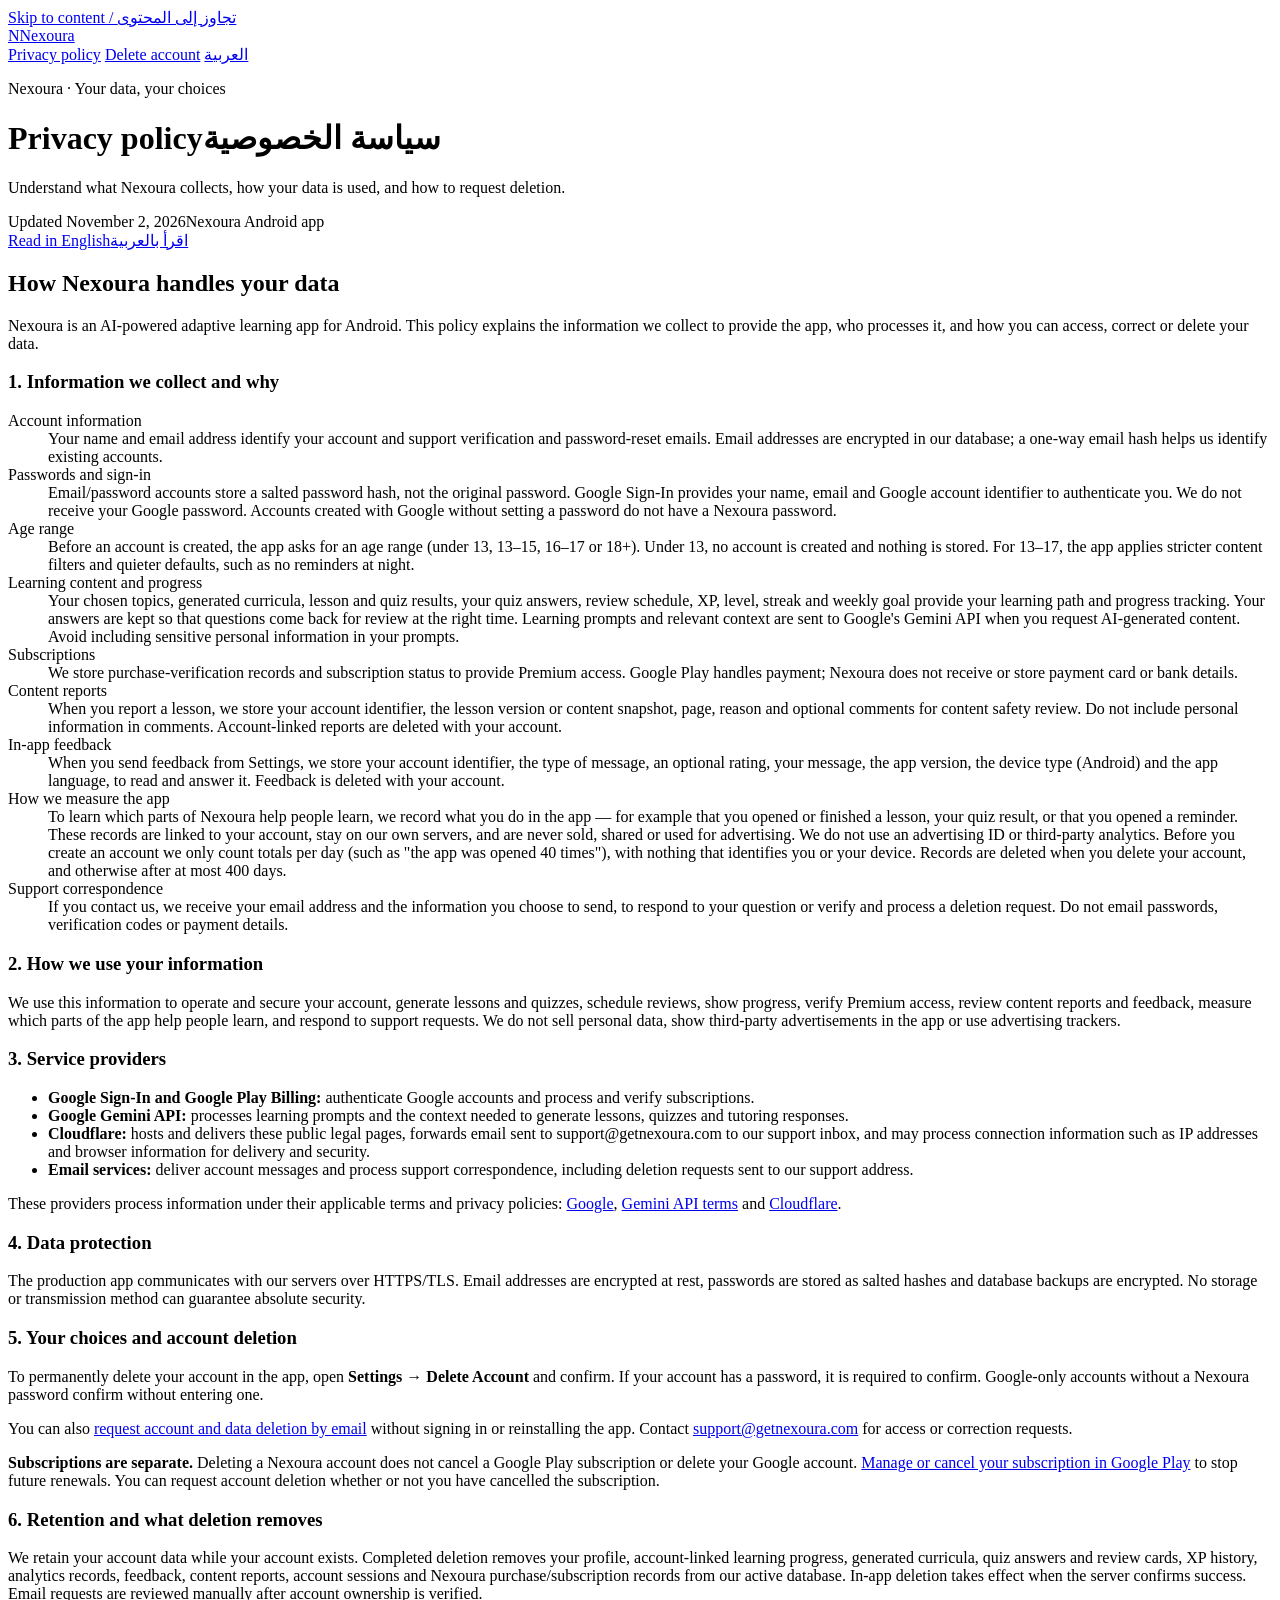
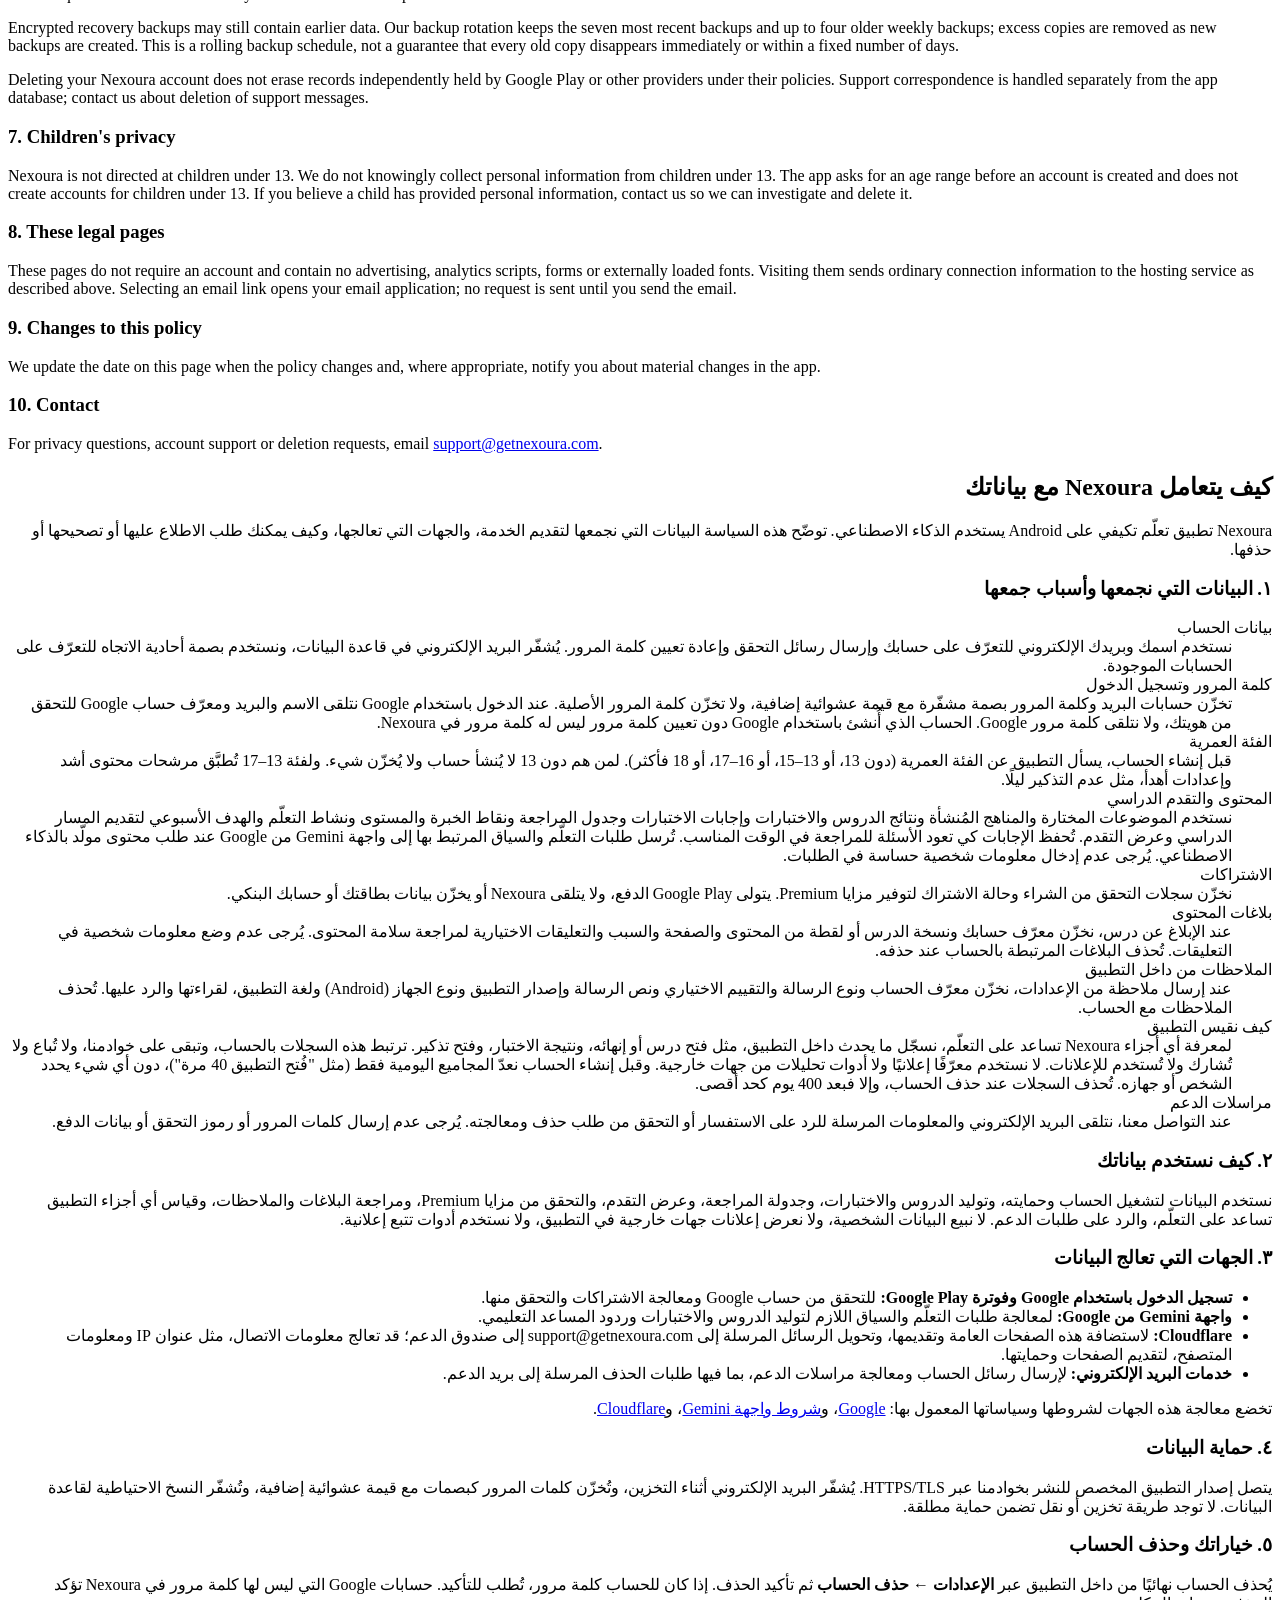
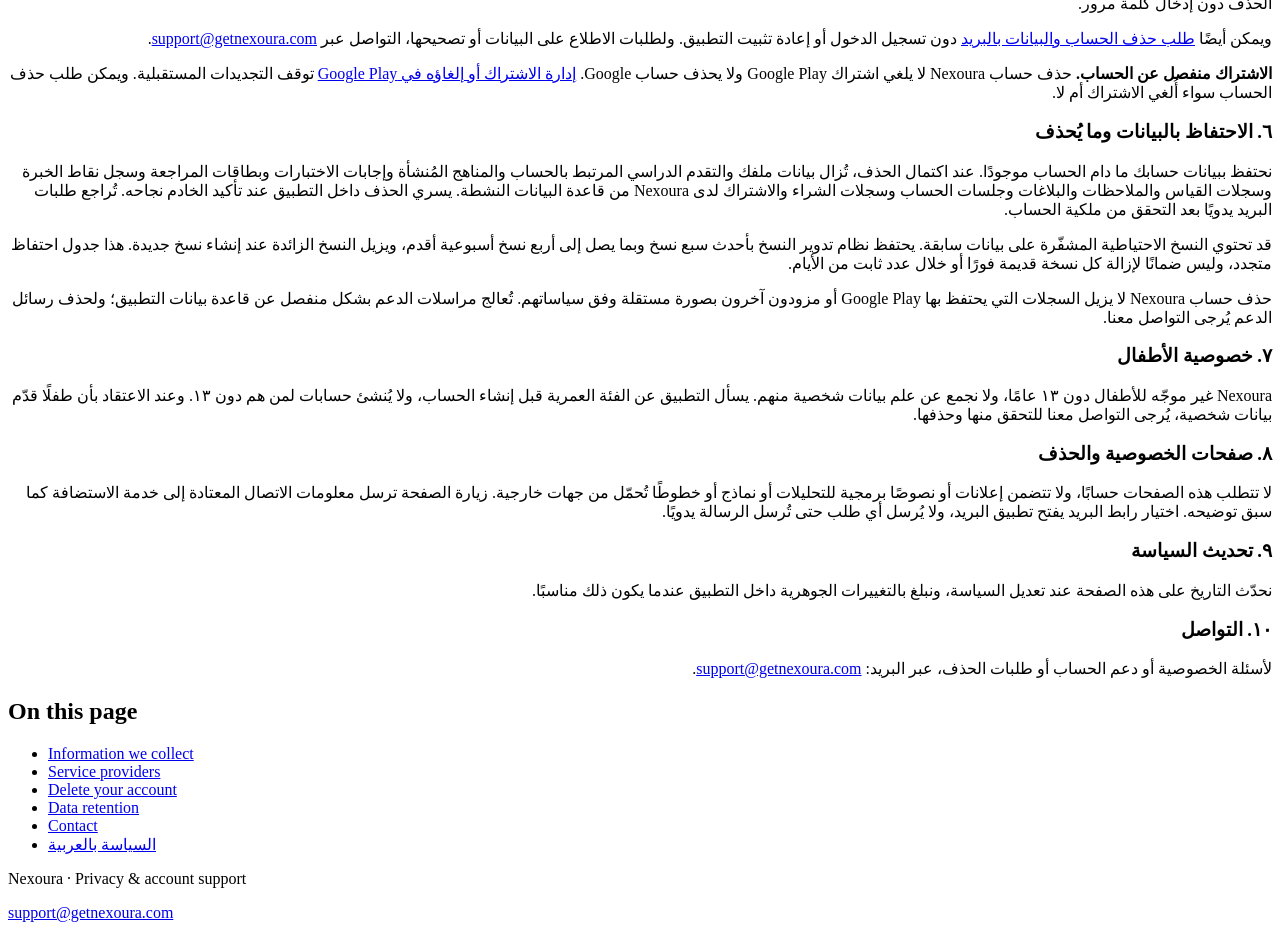
==== commit 3cef3a03: "legal: support@getnexoura.com instead of the personal address Every contact and deletion-request lin" ====
--- a/public/index.html
+++ b/public/index.html
@@ -48,13 +48,13 @@
 <h3 id="en-use">2. How we use your information</h3>
 <p>We use this information to operate and secure your account, generate lessons and quizzes, schedule reviews, show progress, verify Premium access, review content reports and feedback, measure which parts of the app help people learn, and respond to support requests. We do not sell personal data, show third-party advertisements in the app or use advertising trackers.</p>
 <h3 id="en-providers">3. Service providers</h3>
-<ul><li><strong>Google Sign-In and Google Play Billing:</strong> authenticate Google accounts and process and verify subscriptions.</li><li><strong>Google Gemini API:</strong> processes learning prompts and the context needed to generate lessons, quizzes and tutoring responses.</li><li><strong>Cloudflare:</strong> hosts and delivers these public legal pages and may process connection information such as IP addresses and browser information for delivery and security.</li><li><strong>Email services:</strong> deliver account messages and process support correspondence, including deletion requests sent to our Gmail support address.</li></ul>
+<ul><li><strong>Google Sign-In and Google Play Billing:</strong> authenticate Google accounts and process and verify subscriptions.</li><li><strong>Google Gemini API:</strong> processes learning prompts and the context needed to generate lessons, quizzes and tutoring responses.</li><li><strong>Cloudflare:</strong> hosts and delivers these public legal pages, forwards email sent to support@getnexoura.com to our support inbox, and may process connection information such as IP addresses and browser information for delivery and security.</li><li><strong>Email services:</strong> deliver account messages and process support correspondence, including deletion requests sent to our support address.</li></ul>
 <p>These providers process information under their applicable terms and privacy policies: <a href="https://policies.google.com/privacy">Google</a>, <a href="https://ai.google.dev/gemini-api/terms">Gemini API terms</a> and <a href="https://www.cloudflare.com/privacypolicy/">Cloudflare</a>.</p>
 <h3 id="en-protection">4. Data protection</h3>
 <p>The production app communicates with our servers over HTTPS/TLS. Email addresses are encrypted at rest, passwords are stored as salted hashes and database backups are encrypted. No storage or transmission method can guarantee absolute security.</p>
 <h3 id="en-deletion">5. Your choices and account deletion</h3>
 <p>To permanently delete your account in the app, open <strong>Settings → Delete Account</strong> and confirm. If your account has a password, it is required to confirm. Google-only accounts without a Nexoura password confirm without entering one.</p>
-<p>You can also <a href="/delete-account">request account and data deletion by email</a> without signing in or reinstalling the app. Contact <a href="mailto:wesam.amro12@gmail.com">wesam.amro12@gmail.com</a> for access or correction requests.</p>
+<p>You can also <a href="/delete-account">request account and data deletion by email</a> without signing in or reinstalling the app. Contact <a href="mailto:support@getnexoura.com">support@getnexoura.com</a> for access or correction requests.</p>
 <div class="notice"><p><strong>Subscriptions are separate.</strong> Deleting a Nexoura account does not cancel a Google Play subscription or delete your Google account. <a href="https://play.google.com/store/account/subscriptions">Manage or cancel your subscription in Google Play</a> to stop future renewals. You can request account deletion whether or not you have cancelled the subscription.</p></div>
 <h3 id="en-retention">6. Retention and what deletion removes</h3>
 <p>We retain your account data while your account exists. Completed deletion removes your profile, account-linked learning progress, generated curricula, quiz answers and review cards, XP history, analytics records, feedback, content reports, account sessions and Nexoura purchase/subscription records from our active database. In-app deletion takes effect when the server confirms success. Email requests are reviewed manually after account ownership is verified.</p>
@@ -67,7 +67,7 @@
 <h3 id="en-changes">9. Changes to this policy</h3>
 <p>We update the date on this page when the policy changes and, where appropriate, notify you about material changes in the app.</p>
 <h3 id="en-contact">10. Contact</h3>
-<p>For privacy questions, account support or deletion requests, email <a href="mailto:wesam.amro12@gmail.com">wesam.amro12@gmail.com</a>.</p>
+<p>For privacy questions, account support or deletion requests, email <a href="mailto:support@getnexoura.com">support@getnexoura.com</a>.</p>
 </section>
 <section class="panel" id="arabic" lang="ar" dir="rtl" aria-labelledby="ar-policy">
 <h2 id="ar-policy">كيف يتعامل Nexoura مع بياناتك</h2>
@@ -87,13 +87,13 @@
 <h3 id="ar-use">٢. كيف نستخدم بياناتك</h3>
 <p>نستخدم البيانات لتشغيل الحساب وحمايته، وتوليد الدروس والاختبارات، وجدولة المراجعة، وعرض التقدم، والتحقق من مزايا Premium، ومراجعة البلاغات والملاحظات، وقياس أي أجزاء التطبيق تساعد على التعلّم، والرد على طلبات الدعم. لا نبيع البيانات الشخصية، ولا نعرض إعلانات جهات خارجية في التطبيق، ولا نستخدم أدوات تتبع إعلانية.</p>
 <h3 id="ar-providers">٣. الجهات التي تعالج البيانات</h3>
-<ul><li><strong>تسجيل الدخول باستخدام Google وفوترة Google Play:</strong> للتحقق من حساب Google ومعالجة الاشتراكات والتحقق منها.</li><li><strong>واجهة Gemini من Google:</strong> لمعالجة طلبات التعلّم والسياق اللازم لتوليد الدروس والاختبارات وردود المساعد التعليمي.</li><li><strong>Cloudflare:</strong> لاستضافة هذه الصفحات العامة وتقديمها؛ قد تعالج معلومات الاتصال، مثل عنوان IP ومعلومات المتصفح، لتقديم الصفحات وحمايتها.</li><li><strong>خدمات البريد الإلكتروني:</strong> لإرسال رسائل الحساب ومعالجة مراسلات الدعم، بما فيها طلبات الحذف المرسلة إلى بريد الدعم على Gmail.</li></ul>
+<ul><li><strong>تسجيل الدخول باستخدام Google وفوترة Google Play:</strong> للتحقق من حساب Google ومعالجة الاشتراكات والتحقق منها.</li><li><strong>واجهة Gemini من Google:</strong> لمعالجة طلبات التعلّم والسياق اللازم لتوليد الدروس والاختبارات وردود المساعد التعليمي.</li><li><strong>Cloudflare:</strong> لاستضافة هذه الصفحات العامة وتقديمها، وتحويل الرسائل المرسلة إلى support@getnexoura.com إلى صندوق الدعم؛ قد تعالج معلومات الاتصال، مثل عنوان IP ومعلومات المتصفح، لتقديم الصفحات وحمايتها.</li><li><strong>خدمات البريد الإلكتروني:</strong> لإرسال رسائل الحساب ومعالجة مراسلات الدعم، بما فيها طلبات الحذف المرسلة إلى بريد الدعم.</li></ul>
 <p>تخضع معالجة هذه الجهات لشروطها وسياساتها المعمول بها: <a href="https://policies.google.com/privacy">Google</a>، و<a href="https://ai.google.dev/gemini-api/terms">شروط واجهة Gemini</a>، و<a href="https://www.cloudflare.com/privacypolicy/">Cloudflare</a>.</p>
 <h3 id="ar-protection">٤. حماية البيانات</h3>
 <p>يتصل إصدار التطبيق المخصص للنشر بخوادمنا عبر HTTPS/TLS. يُشفّر البريد الإلكتروني أثناء التخزين، وتُخزّن كلمات المرور كبصمات مع قيمة عشوائية إضافية، وتُشفّر النسخ الاحتياطية لقاعدة البيانات. لا توجد طريقة تخزين أو نقل تضمن حماية مطلقة.</p>
 <h3 id="ar-deletion">٥. خياراتك وحذف الحساب</h3>
 <p>يُحذف الحساب نهائيًا من داخل التطبيق عبر <strong>الإعدادات ← حذف الحساب</strong> ثم تأكيد الحذف. إذا كان للحساب كلمة مرور، تُطلب للتأكيد. حسابات Google التي ليس لها كلمة مرور في Nexoura تؤكد الحذف دون إدخال كلمة مرور.</p>
-<p>ويمكن أيضًا <a href="/delete-account">طلب حذف الحساب والبيانات بالبريد</a> دون تسجيل الدخول أو إعادة تثبيت التطبيق. ولطلبات الاطلاع على البيانات أو تصحيحها، التواصل عبر <a href="mailto:wesam.amro12@gmail.com"><bdi>wesam.amro12@gmail.com</bdi></a>.</p>
+<p>ويمكن أيضًا <a href="/delete-account">طلب حذف الحساب والبيانات بالبريد</a> دون تسجيل الدخول أو إعادة تثبيت التطبيق. ولطلبات الاطلاع على البيانات أو تصحيحها، التواصل عبر <a href="mailto:support@getnexoura.com"><bdi>support@getnexoura.com</bdi></a>.</p>
 <div class="notice"><p><strong>الاشتراك منفصل عن الحساب.</strong> حذف حساب Nexoura لا يلغي اشتراك Google Play ولا يحذف حساب Google. <a href="https://play.google.com/store/account/subscriptions">إدارة الاشتراك أو إلغاؤه في Google Play</a> توقف التجديدات المستقبلية. ويمكن طلب حذف الحساب سواء أُلغي الاشتراك أم لا.</p></div>
 <h3 id="ar-retention">٦. الاحتفاظ بالبيانات وما يُحذف</h3>
 <p>نحتفظ ببيانات حسابك ما دام الحساب موجودًا. عند اكتمال الحذف، تُزال بيانات ملفك والتقدم الدراسي المرتبط بالحساب والمناهج المُنشأة وإجابات الاختبارات وبطاقات المراجعة وسجل نقاط الخبرة وسجلات القياس والملاحظات والبلاغات وجلسات الحساب وسجلات الشراء والاشتراك لدى Nexoura من قاعدة البيانات النشطة. يسري الحذف داخل التطبيق عند تأكيد الخادم نجاحه. تُراجع طلبات البريد يدويًا بعد التحقق من ملكية الحساب.</p>
@@ -106,12 +106,12 @@
 <h3 id="ar-changes">٩. تحديث السياسة</h3>
 <p>نحدّث التاريخ على هذه الصفحة عند تعديل السياسة، ونبلغ بالتغييرات الجوهرية داخل التطبيق عندما يكون ذلك مناسبًا.</p>
 <h3 id="ar-contact">١٠. التواصل</h3>
-<p>لأسئلة الخصوصية أو دعم الحساب أو طلبات الحذف، عبر البريد: <a href="mailto:wesam.amro12@gmail.com"><bdi>wesam.amro12@gmail.com</bdi></a>.</p>
+<p>لأسئلة الخصوصية أو دعم الحساب أو طلبات الحذف، عبر البريد: <a href="mailto:support@getnexoura.com"><bdi>support@getnexoura.com</bdi></a>.</p>
 </section></div>
         <aside class="toc" aria-label="On this page"><h2>On this page</h2><ul><li><a href="#en-collected">Information we collect</a></li><li><a href="#en-providers">Service providers</a></li><li><a href="#en-deletion">Delete your account</a></li><li><a href="#en-retention">Data retention</a></li><li><a href="#en-contact">Contact</a></li><li><a href="#arabic" lang="ar" dir="rtl">السياسة بالعربية</a></li></ul></aside>
       </div>
     </main>
-    <footer class="footer"><p>Nexoura · Privacy &amp; account support</p><a href="mailto:wesam.amro12@gmail.com"><bdi>wesam.amro12@gmail.com</bdi></a></footer>
+    <footer class="footer"><p>Nexoura · Privacy &amp; account support</p><a href="mailto:support@getnexoura.com"><bdi>support@getnexoura.com</bdi></a></footer>
   </div>
 </body>
 </html>
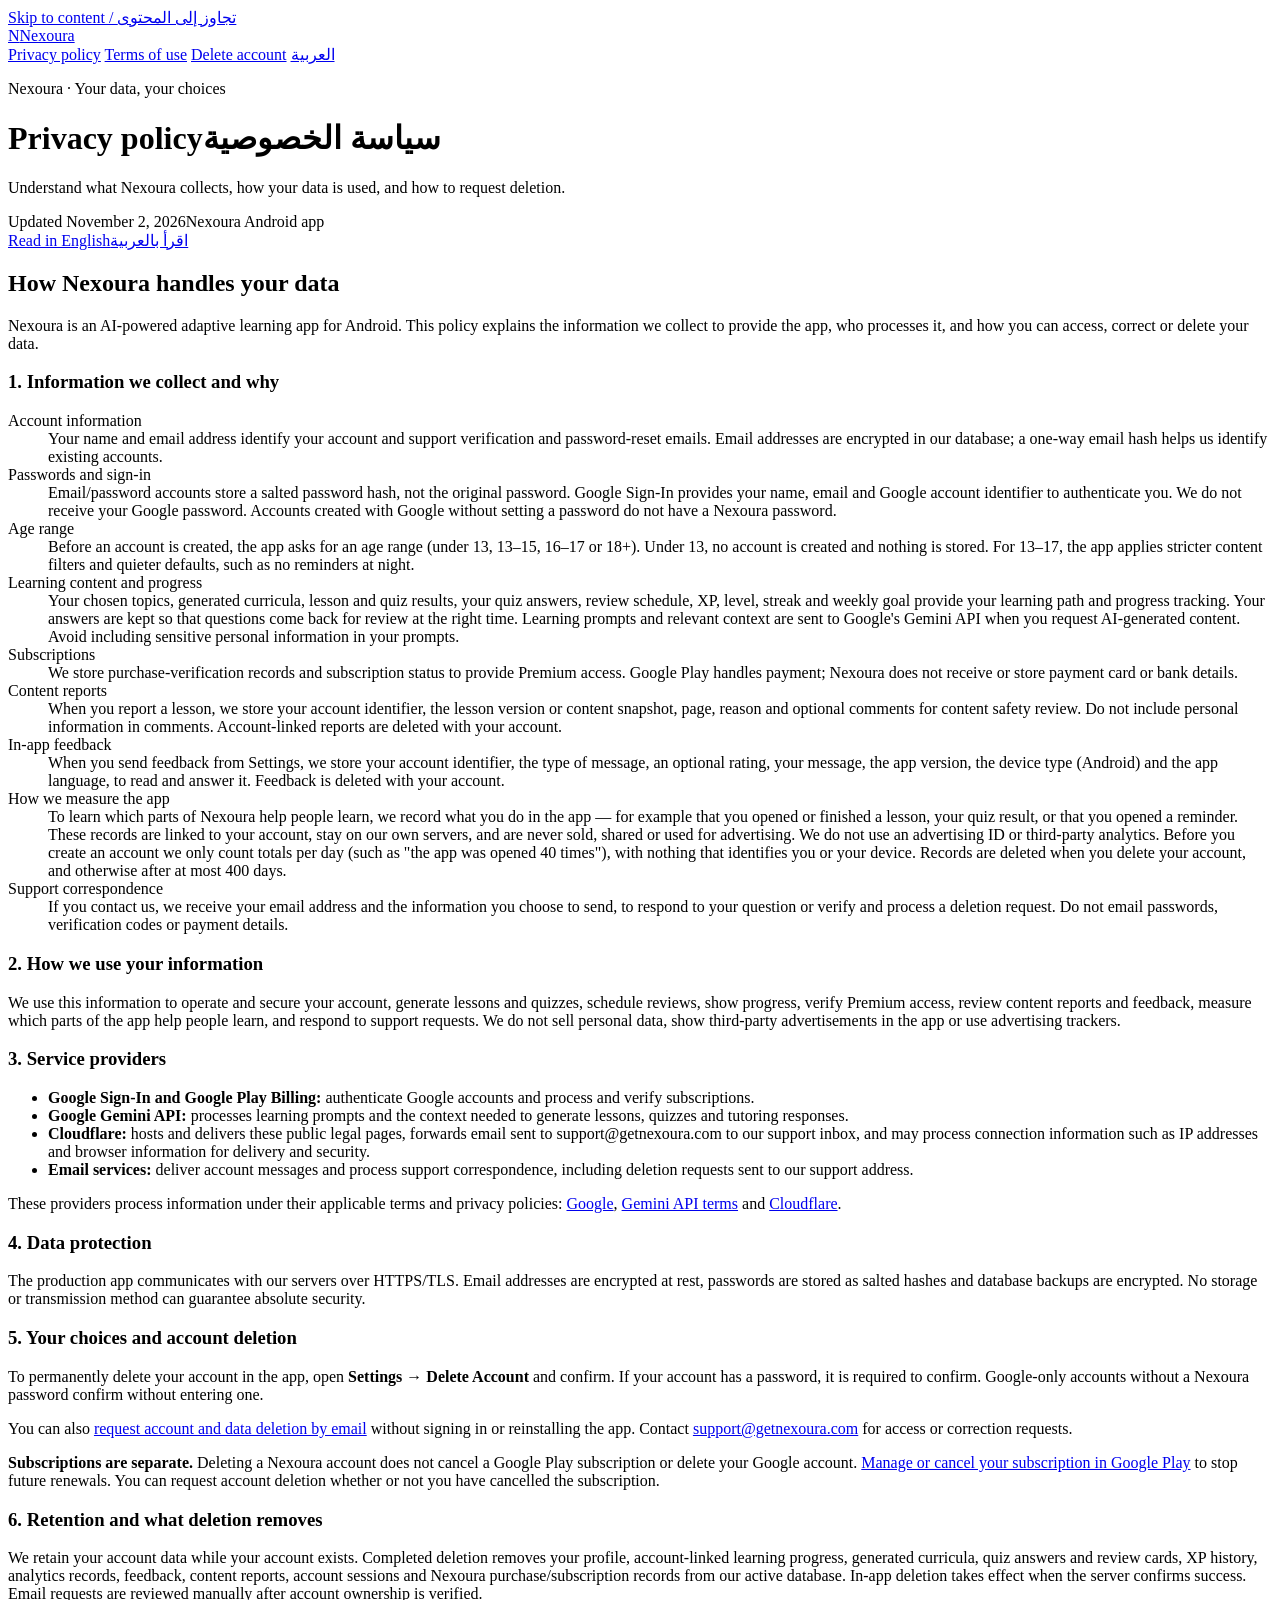
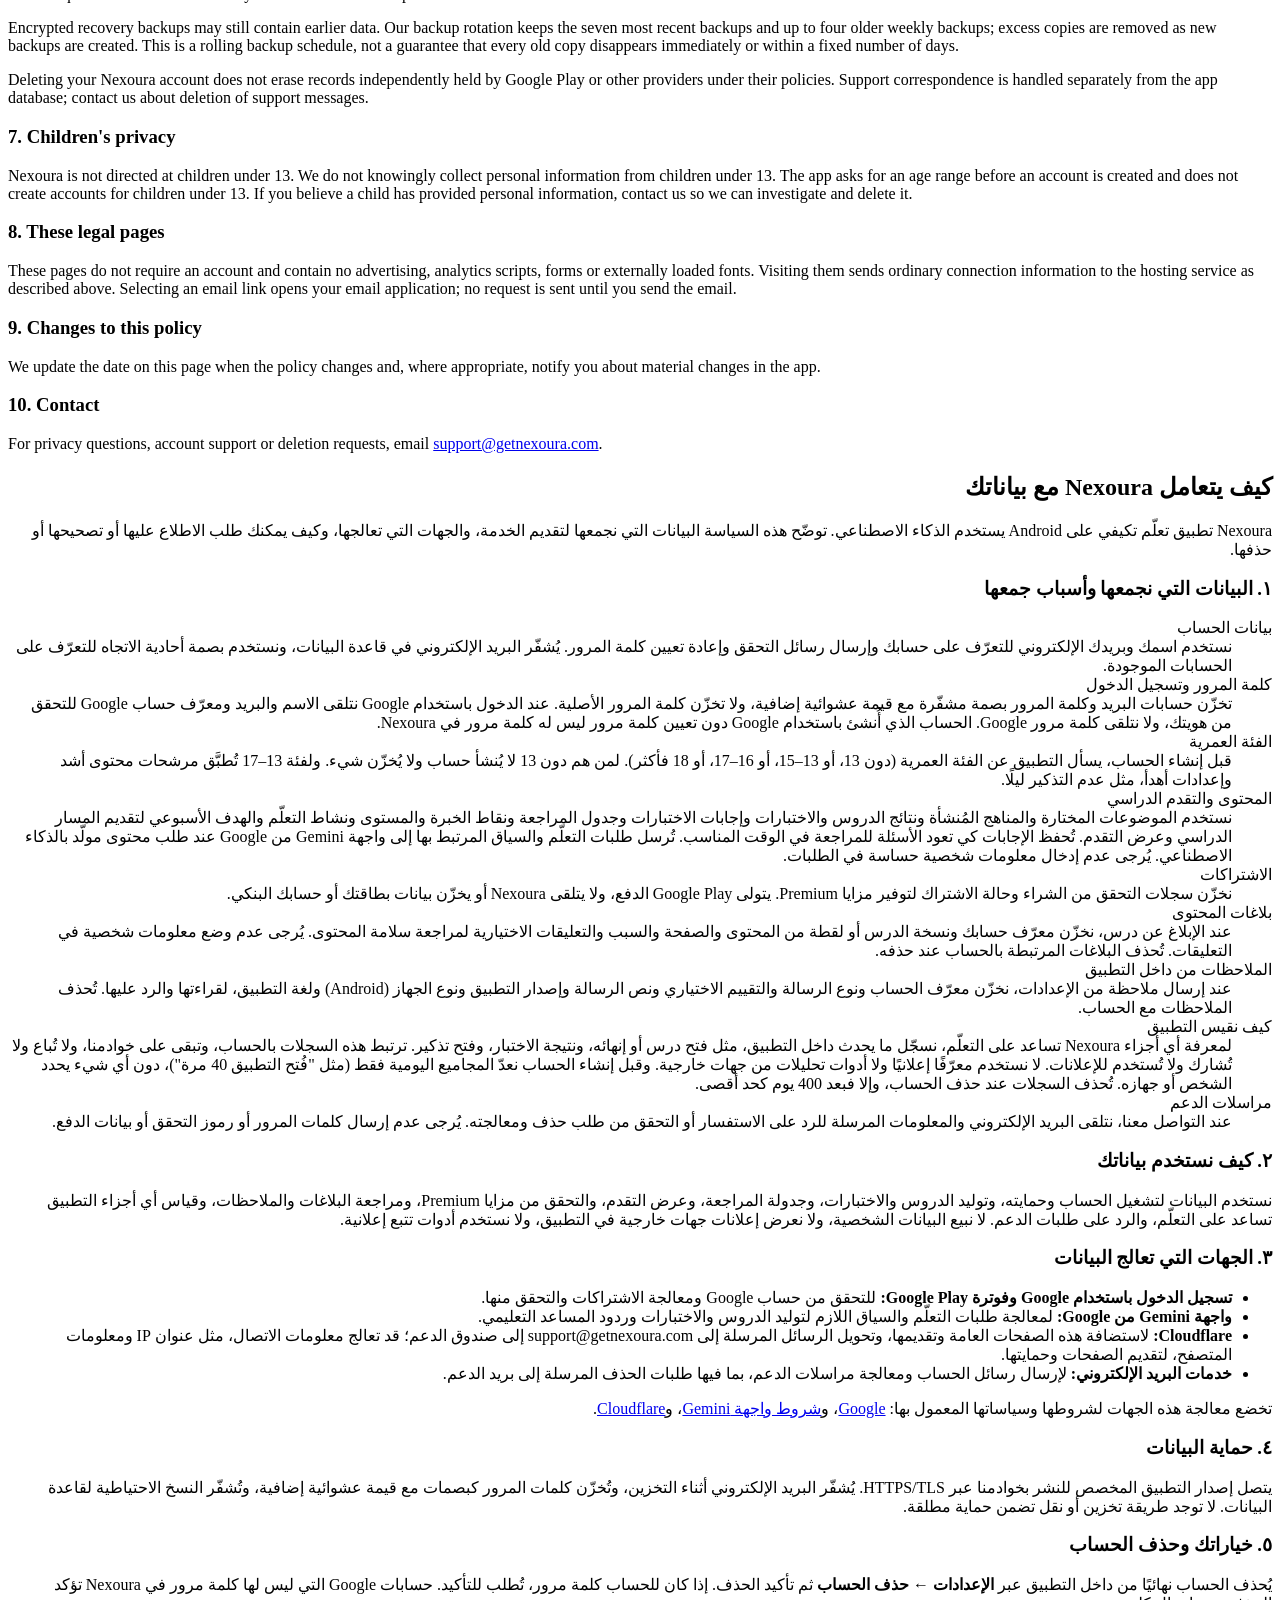
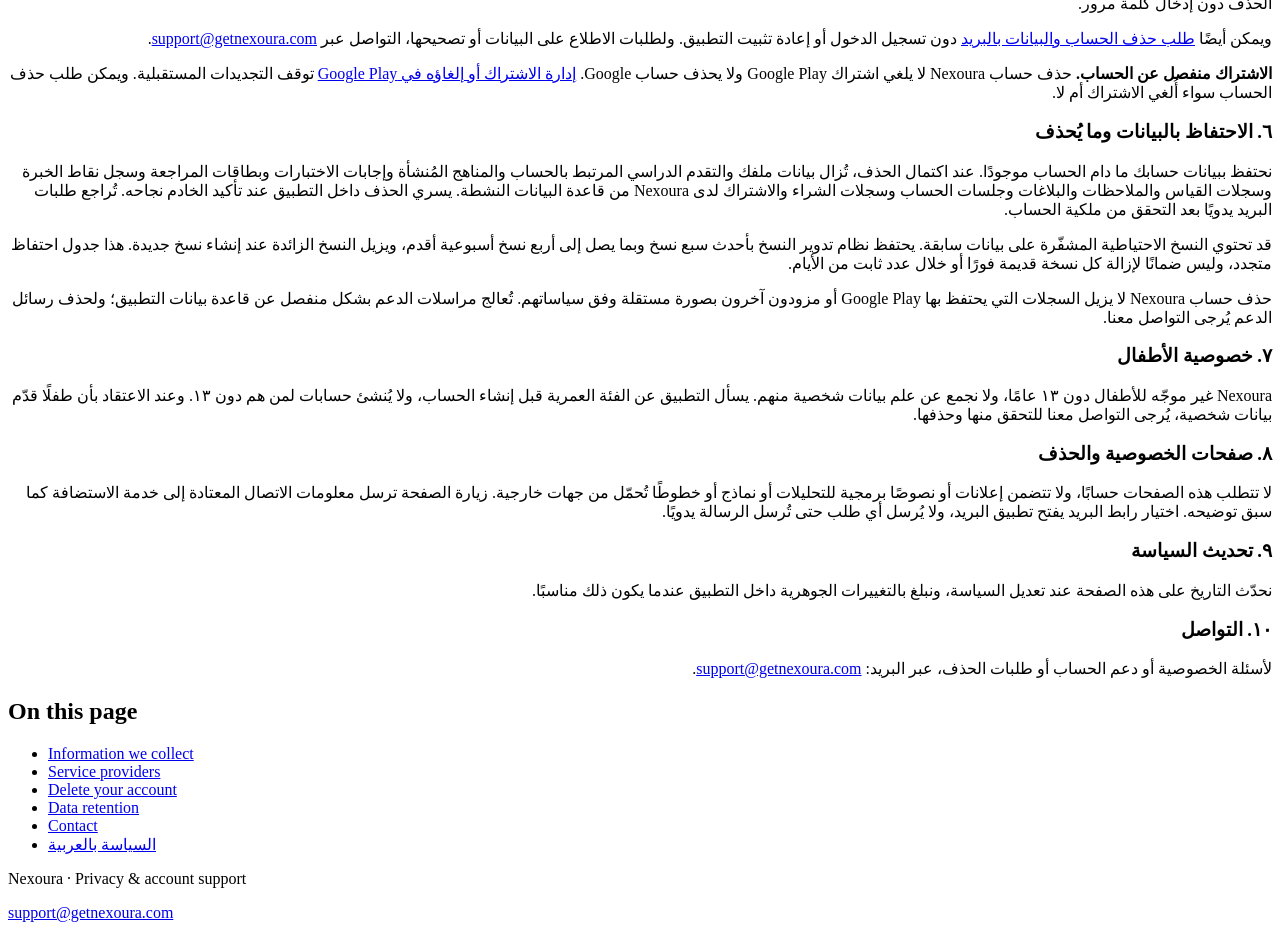
==== commit 4e480610: "terms: publish the terms of use, linked from every legal page" ====
--- a/public/index.html
+++ b/public/index.html
@@ -16,6 +16,7 @@
       <a class="brand" href="/" aria-label="Nexoura privacy home"><span class="mark" aria-hidden="true">N</span>Nexoura</a>
       <nav class="nav" aria-label="Legal pages">
         <a href="/privacy" aria-current="page">Privacy policy</a>
+        <a href="/terms" >Terms of use</a>
         <a href="/delete-account" >Delete account</a>
         <a href="#arabic" lang="ar" dir="rtl">العربية</a>
       </nav>
